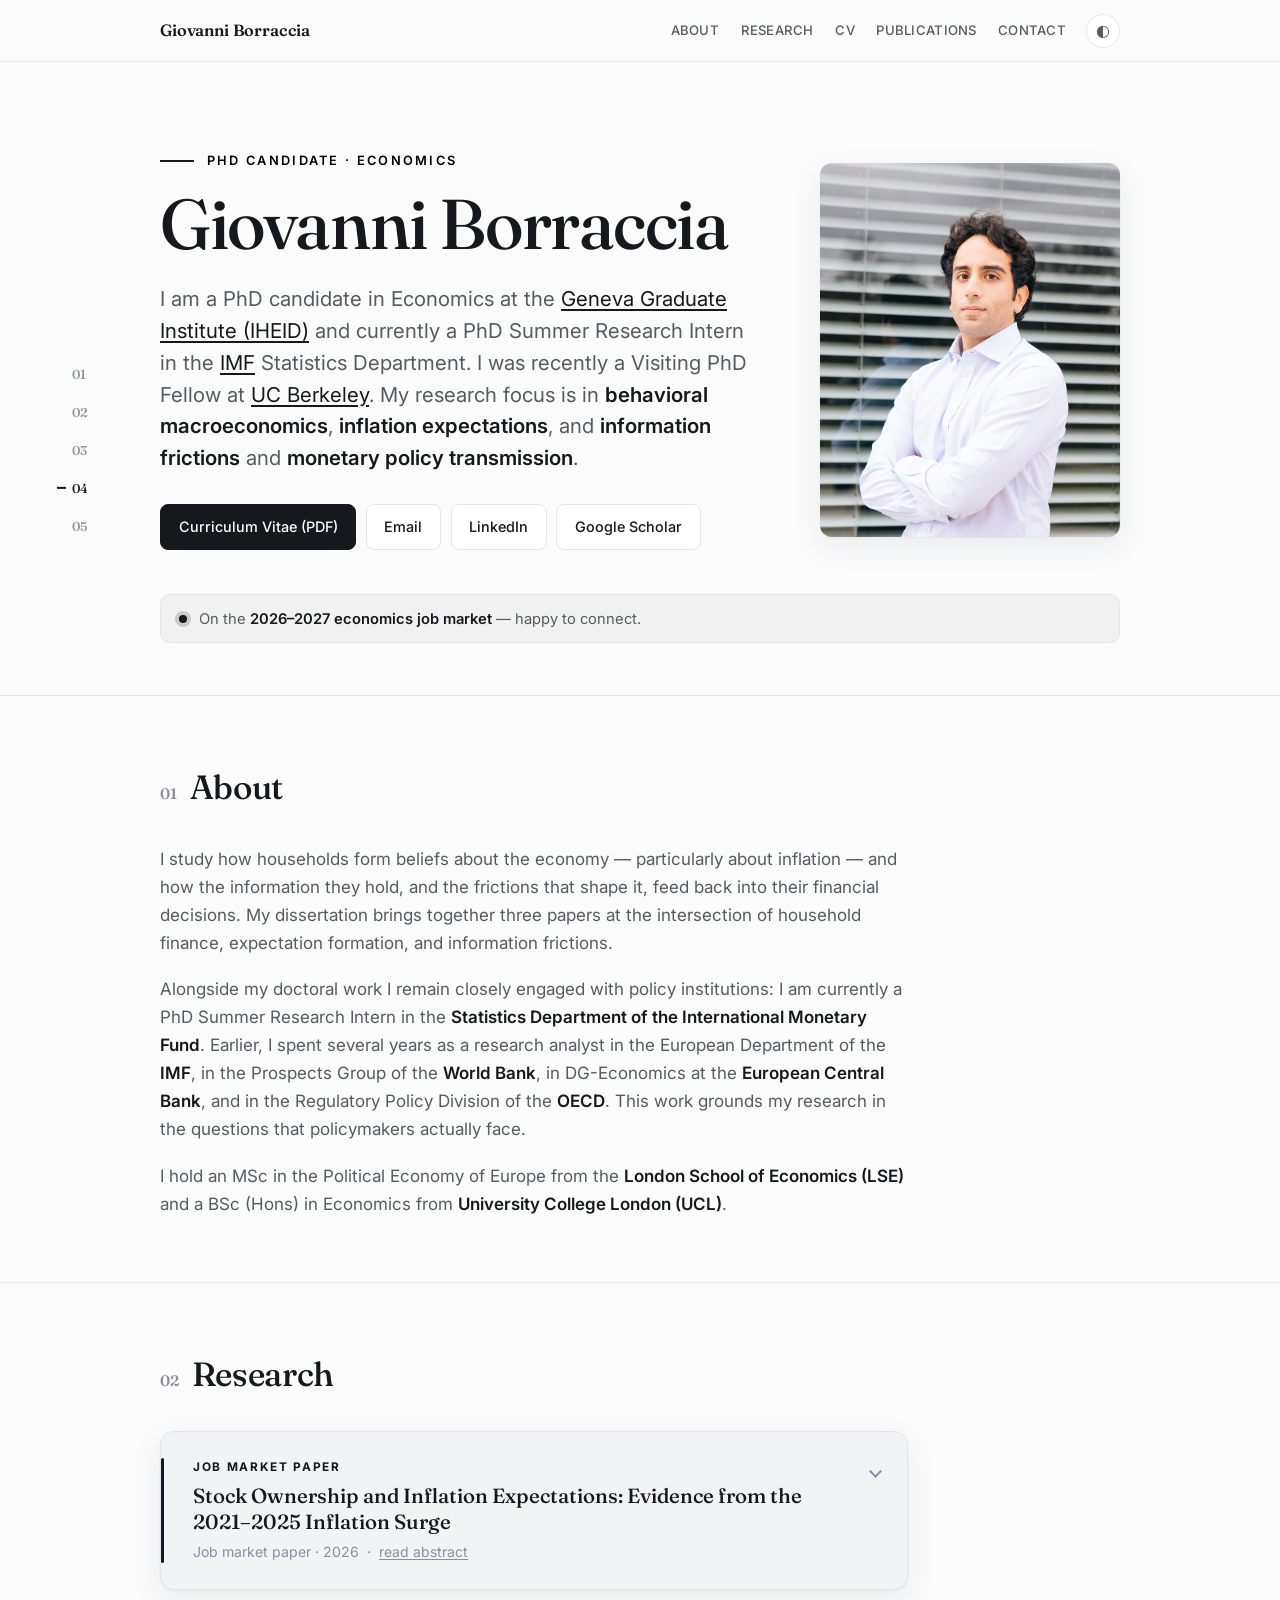
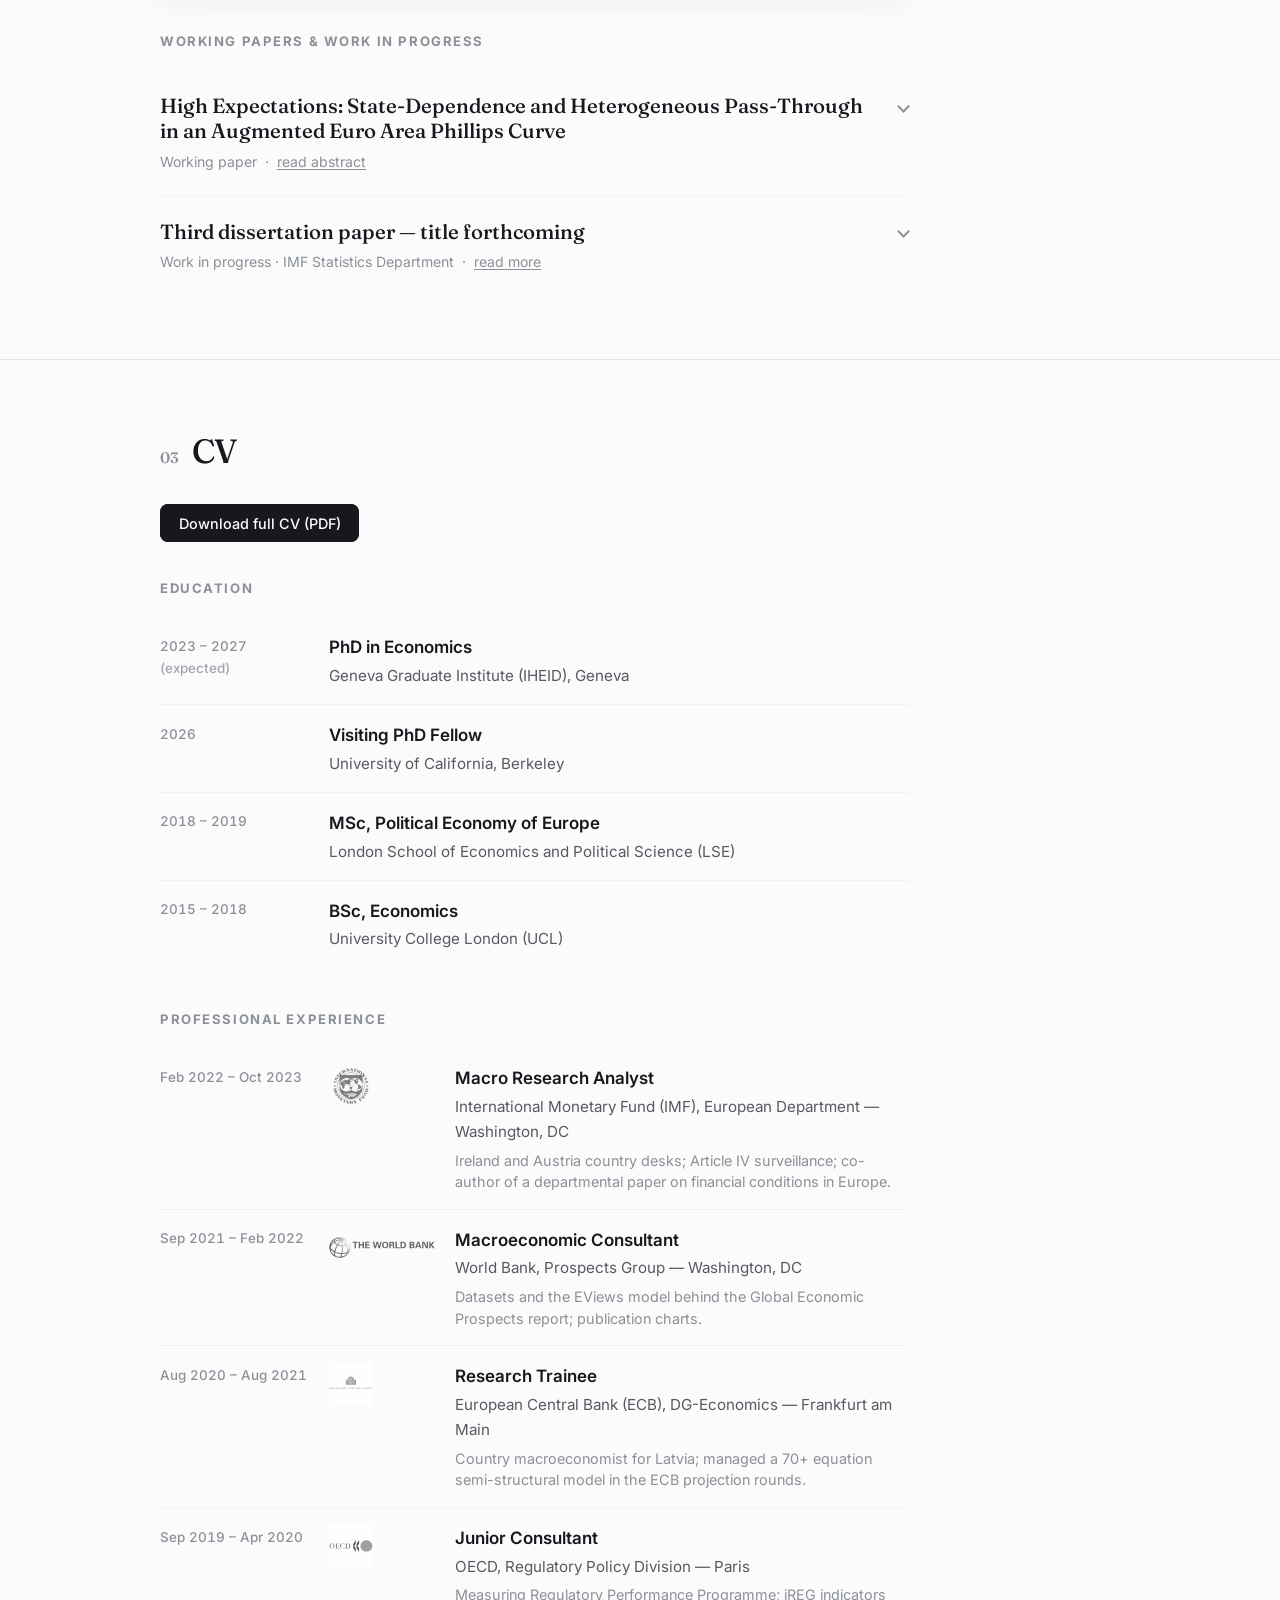
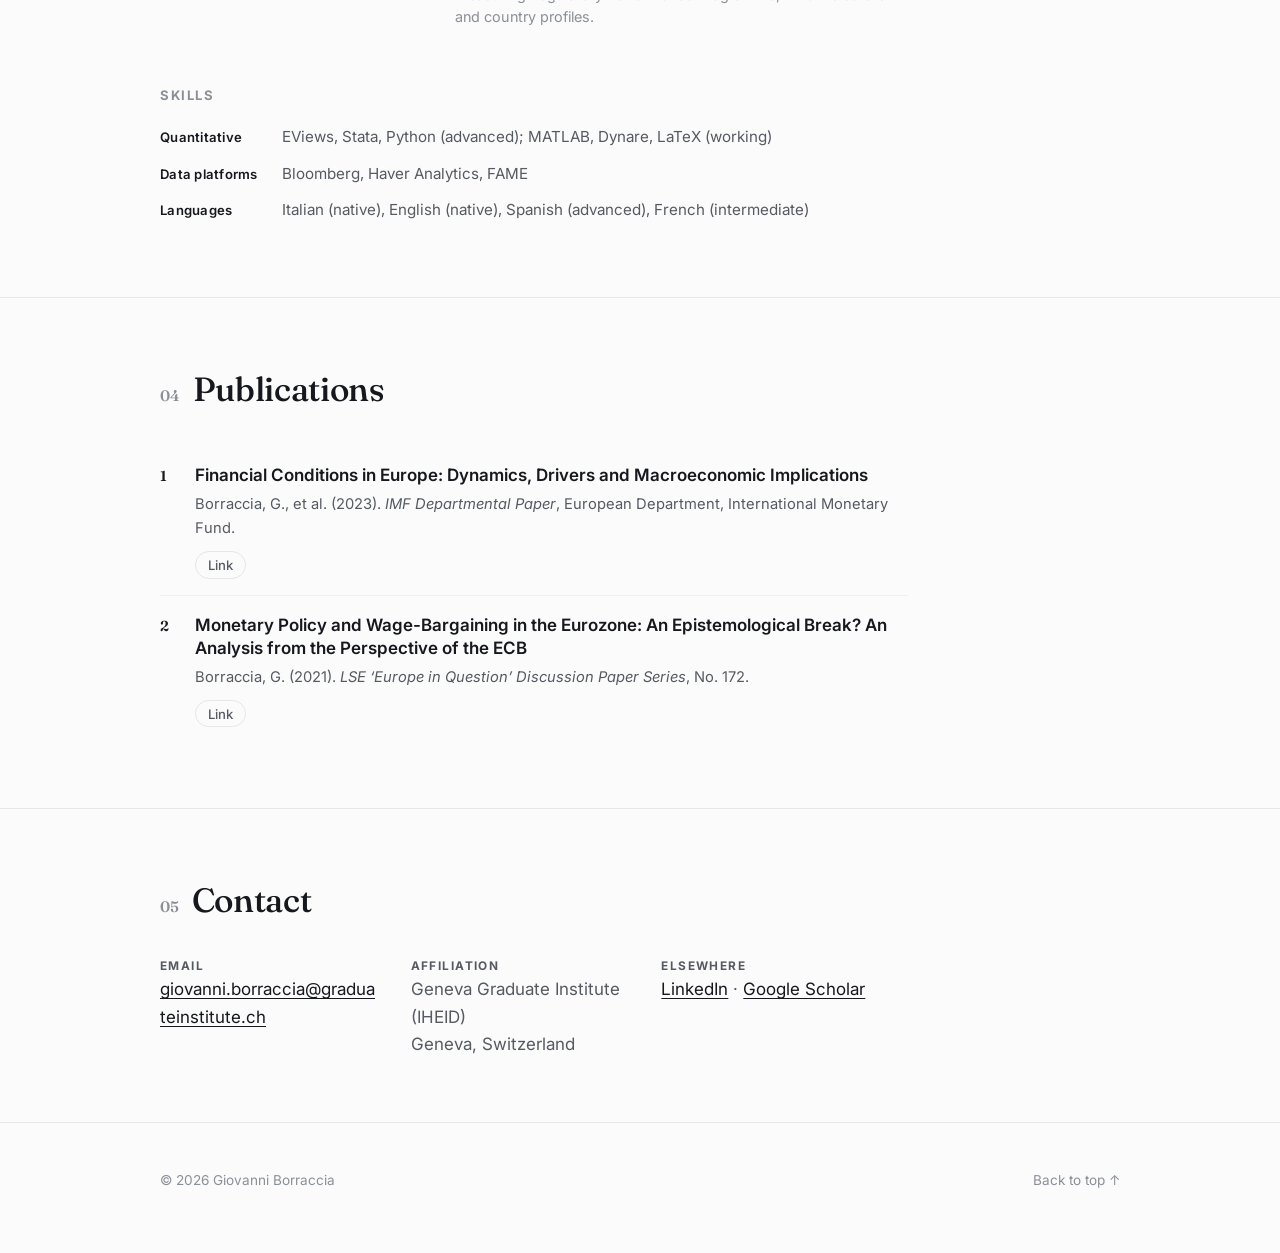
==== index.html @ db7a92c4 "Replace skyline filigree with a scroll-tracking section-index rail in the left margin" ====
<!DOCTYPE html>
<html lang="en">
<head>
  <meta charset="UTF-8" />
  <meta name="viewport" content="width=device-width, initial-scale=1.0" />
  <title>Giovanni Borraccia — PhD Candidate in Economics</title>
  <meta name="description" content="Giovanni Borraccia is a PhD candidate in Economics at the Geneva Graduate Institute (IHEID) working on household finance, inflation expectations, and information frictions." />
  <meta name="author" content="Giovanni Borraccia" />
  <link rel="canonical" href="https://giovanniborraccia.github.io/" />
  <meta name="robots" content="index, follow" />

  <!-- Open Graph -->
  <meta property="og:title" content="Giovanni Borraccia — PhD Candidate in Economics" />
  <meta property="og:description" content="Household finance, inflation expectations, and information frictions." />
  <meta property="og:type" content="website" />

  <link rel="preconnect" href="https://fonts.googleapis.com" />
  <link rel="preconnect" href="https://fonts.gstatic.com" crossorigin />
  <link href="https://fonts.googleapis.com/css2?family=Fraunces:opsz,wght@9..144,400;9..144,500;9..144,600&family=Inter:wght@400;500;600;700&display=swap" rel="stylesheet" />

  <link rel="stylesheet" href="style.css" />
  <link rel="icon" href="data:image/svg+xml,<svg xmlns='http://www.w3.org/2000/svg' viewBox='0 0 100 100'><rect width='100' height='100' rx='18' fill='%2316181D'/><text x='50' y='68' font-family='Georgia,serif' font-size='54' fill='%23FBFBFC' text-anchor='middle'>GB</text></svg>" />
</head>
<body>
  <!-- ============================ NAV ============================ -->
  <header class="nav" id="top">
    <a href="#top" class="nav__brand">Giovanni&nbsp;Borraccia</a>
    <nav class="nav__links" aria-label="Primary">
      <a href="#about">About</a>
      <a href="#research">Research</a>
      <a href="#cv">CV</a>
      <a href="#publications">Publications</a>
      <a href="#contact">Contact</a>
    </nav>
    <button id="theme-toggle" class="theme-toggle" aria-label="Toggle dark mode" title="Toggle dark mode">
      <span class="theme-toggle__icon">◐</span>
    </button>
  </header>

  <!-- ===================== SECTION INDEX RAIL ===================== -->
  <nav class="rail" aria-label="Section index">
    <a href="#about" data-label="About"><span>01</span></a>
    <a href="#research" data-label="Research"><span>02</span></a>
    <a href="#cv" data-label="CV"><span>03</span></a>
    <a href="#publications" data-label="Publications"><span>04</span></a>
    <a href="#contact" data-label="Contact"><span>05</span></a>
  </nav>

  <main>
    <!-- ============================ HERO ============================ -->
    <section class="hero">
      <div class="hero__text">
        <p class="hero__eyebrow">PhD Candidate · Economics</p>
        <h1 class="hero__name">Giovanni Borraccia</h1>
        <p class="hero__tagline">
          I am a PhD candidate in Economics at the
          <a href="https://www.graduateinstitute.ch/" target="_blank" rel="noopener">Geneva Graduate Institute (IHEID)</a>
          and currently a PhD Summer Research Intern in the <a href="https://www.imf.org/" target="_blank" rel="noopener">IMF</a> Statistics Department.
          I was recently a Visiting PhD Fellow at <a href="https://www.berkeley.edu/" target="_blank" rel="noopener">UC&nbsp;Berkeley</a>.
          My research focus is in  <strong> behavioral macroeconomics</strong>, <strong>inflation expectations</strong>,
          and <strong>information frictions</strong> and <strong>monetary policy transmission</strong>.
        </p>
        <div class="hero__links">
          <a class="btn btn--primary" href="assets/CV_Giovanni_Borraccia.pdf" target="_blank" rel="noopener">Curriculum Vitae (PDF)</a>
          <a class="btn" href="mailto:giovanni.borraccia@graduateinstitute.ch">Email</a>
          <!-- TODO: replace # with your real profile URLs -->
          <a class="btn" href="#" data-todo="linkedin">LinkedIn</a>
          <a class="btn" href="#" data-todo="scholar">Google Scholar</a>
        </div>
      </div>
      <figure class="hero__figure">
        <img src="assets/profile.jpg" alt="Giovanni Borraccia" />
      </figure>
    </section>

    <!-- ======================= ANNOUNCEMENT ======================= -->
    <section class="announce" aria-label="Availability">
      <div class="announce__inner">
        <span class="announce__dot" aria-hidden="true"></span>
        <p>On the <strong>2026–2027 economics job market</strong> — happy to connect.</p>
      </div>
    </section>

    <!-- ============================ ABOUT ============================ -->
    <section id="about" class="section">
      <div class="section__head">
        <span class="section__num">01</span>
        <h2 class="section__title">About</h2>
      </div>
      <div class="section__body prose">
        <p>
          I study how households form beliefs about the economy — particularly about inflation —
          and how the information they hold, and the frictions that shape it, feed back into their
          financial decisions. My dissertation brings together three papers at the intersection of
          household finance, expectation formation, and information frictions.
        </p>
        <p>
          Alongside my doctoral work I remain closely engaged with policy institutions: I am
          currently a PhD Summer Research Intern in the <strong>Statistics Department of the
          International Monetary Fund</strong>. Earlier, I spent several years as a research analyst
          in the European Department of the <strong>IMF</strong>, in the Prospects Group of the
          <strong>World Bank</strong>, in DG-Economics at the <strong>European Central Bank</strong>,
          and in the Regulatory Policy Division of the <strong>OECD</strong>. This work grounds my
          research in the questions that policymakers actually face.
        </p>
        <p>
          I hold an MSc in the Political Economy of Europe from the
          <strong>London School of Economics (LSE)</strong> and a BSc (Hons) in Economics from
          <strong>University College London (UCL)</strong>.
        </p>
      </div>
    </section>

    <!-- ============================ RESEARCH ============================ -->
    <section id="research" class="section">
      <div class="section__head">
        <span class="section__num">02</span>
        <h2 class="section__title">Research</h2>
      </div>

      <div class="section__body">
        <!-- ---- JOB MARKET PAPER (Paper 2) ---- -->
        <details class="paper paper--featured">
          <summary class="paper__summary">
            <span class="paper__head">
              <span class="paper__flag">Job Market Paper</span>
              <span class="paper__title">Stock Ownership and Inflation Expectations: Evidence from the 2021–2025 Inflation Surge</span>
              <span class="paper__meta">Job market paper · 2026 &nbsp;·&nbsp; <span class="paper__cue">read abstract</span></span>
            </span>
            <span class="paper__chevron" aria-hidden="true"></span>
          </summary>
          <div class="paper__reveal">
            <p class="paper__abstract">
              Does stock ownership shape how households form inflation expectations? Using the University
              of Michigan Survey of Consumers and a difference-in-differences design, I show that the
              long-stable gap between stockholders’ and non-stockholders’ one-year-ahead expectations
              widened sharply during the 2021–2025 surge: stockholders’ expectations rose 1.70 percentage
              points less, and their absolute forecast errors fell 1.39 points more. The divergence is
              concentrated in the upper tail of the belief distribution and is absent in shorter episodes
              such as 2008. A two-signal rational-inattention model, in which ownership lowers the cost of
              processing an unbiased financial signal, reproduces the pattern: what separates 2021 from
              2008 is the duration of the inflation episode, not its magnitude.
            </p>
            <div class="paper__links">
              <a class="link-pill" href="assets/JMP_Borraccia_Stock_Ownership_Inflation_Expectations.pdf" target="_blank" rel="noopener">Paper (PDF)</a>
              <!-- TODO: add a slides link when ready -->
              <a class="link-pill" href="#" data-todo="jmp-slides">Slides</a>
            </div>
          </div>
        </details>

        <h3 class="subhead">Working papers &amp; work in progress</h3>

        <!-- ---- PAPER 1 ---- -->
        <details class="paper">
          <summary class="paper__summary">
            <span class="paper__head">
              <span class="paper__title">High Expectations: State-Dependence and Heterogeneous Pass-Through in an Augmented Euro Area Phillips Curve</span>
              <span class="paper__meta">Working paper &nbsp;·&nbsp; <span class="paper__cue">read abstract</span></span>
            </span>
            <span class="paper__chevron" aria-hidden="true"></span>
          </summary>
          <div class="paper__reveal">
            <p class="paper__abstract">
              Firms’ own selling-price expectations are the forward-looking force at the heart of the
              sectoral Phillips curve, yet their pass-through into producer prices is uneven. Using
              harmonised quarterly data for seventeen euro-area economies and nineteen sectors (2000–2023)
              and a Dynamic Common Correlated Effects Mean Group estimator, I show that pass-through rises
              by about two-thirds — from roughly 0.28 to 0.45 standard deviations — once a common factor
              of cross-country expectations turns “hot”. The amplification is broad-based across
              manufacturing, absent only in Electronics, and strongest in Core economies; an
              Oaxaca–Blinder decomposition attributes the cross-country gradient predominantly to firms’
              price-setting behaviour rather than to sectoral composition.
            </p>
            <div class="paper__links">
              <a class="link-pill" href="assets/Borraccia_High_Expectations_Phillips_Curve.pdf" target="_blank" rel="noopener">Paper (PDF)</a>
            </div>
          </div>
        </details>

        <!-- ---- PAPER 3 ---- -->
        <details class="paper">
          <summary class="paper__summary">
            <span class="paper__head">
              <!-- TODO: replace title and summary with the real details of your third paper -->
              <span class="paper__title">Third dissertation paper — title forthcoming</span>
              <span class="paper__meta">Work in progress · IMF Statistics Department &nbsp;·&nbsp; <span class="paper__cue">read more</span></span>
            </span>
            <span class="paper__chevron" aria-hidden="true"></span>
          </summary>
          <div class="paper__reveal">
            <p class="paper__abstract">
              My third paper is ongoing research developed during my internship in the IMF Statistics
              Department. [Placeholder — replace with one or two sentences on the question and approach.]
            </p>
          </div>
        </details>
      </div>
    </section>

    <!-- ============================ CV / EXPERIENCE ============================ -->
    <section id="cv" class="section">
      <div class="section__head">
        <span class="section__num">03</span>
        <h2 class="section__title">CV</h2>
      </div>
      <div class="section__body">
        <p class="cv__download">
          <a class="btn btn--primary" href="assets/CV_Giovanni_Borraccia.pdf" target="_blank" rel="noopener">Download full CV (PDF)</a>
        </p>

        <h3 class="subhead">Education</h3>
        <ul class="timeline">
          <li class="timeline__item">
            <span class="timeline__date">2023 – 2027 <em>(expected)</em></span>
            <div class="timeline__body">
              <p class="timeline__role">PhD in Economics</p>
              <p class="timeline__org">Geneva Graduate Institute (IHEID), Geneva</p>
            </div>
          </li>
          <li class="timeline__item">
            <span class="timeline__date">2026</span>
            <div class="timeline__body">
              <p class="timeline__role">Visiting PhD Fellow</p>
              <p class="timeline__org">University of California, Berkeley</p>
            </div>
          </li>
          <li class="timeline__item">
            <span class="timeline__date">2018 – 2019</span>
            <div class="timeline__body">
              <p class="timeline__role">MSc, Political Economy of Europe </p>
              <p class="timeline__org">London School of Economics and Political Science (LSE)</p>
            </div>
          </li>
          <li class="timeline__item">
            <span class="timeline__date">2015 – 2018</span>
            <div class="timeline__body">
              <p class="timeline__role">BSc, Economics </p>
              <p class="timeline__org">University College London (UCL)</p>
            </div>
          </li>
        </ul>

        <h3 class="subhead">Professional experience</h3>
        <ul class="timeline">
          <li class="timeline__item timeline__item--org">
            <span class="timeline__date">Feb 2022 – Oct 2023</span>
            <div class="timeline__body">
              <span class="orglogo"><img src="assets/logos/imf.svg" alt="International Monetary Fund logo" loading="lazy"></span>
              <div class="timeline__detail">
                <p class="timeline__role">Macro Research Analyst</p>
                <p class="timeline__org">International Monetary Fund (IMF), European Department — Washington, DC</p>
                <p class="timeline__note">Ireland and Austria country desks; Article IV surveillance; co-author of a departmental paper on financial conditions in Europe.</p>
              </div>
            </div>
          </li>
          <li class="timeline__item timeline__item--org">
            <span class="timeline__date">Sep 2021 – Feb 2022</span>
            <div class="timeline__body">
              <span class="orglogo"><img src="assets/logos/wb.svg" alt="World Bank logo" loading="lazy"></span>
              <div class="timeline__detail">
                <p class="timeline__role">Macroeconomic Consultant</p>
                <p class="timeline__org">World Bank, Prospects Group — Washington, DC</p>
                <p class="timeline__note">Datasets and the EViews model behind the Global Economic Prospects report; publication charts.</p>
              </div>
            </div>
          </li>
          <li class="timeline__item timeline__item--org">
            <span class="timeline__date">Aug 2020 – Aug 2021</span>
            <div class="timeline__body">
              <span class="orglogo"><img src="assets/logos/ecb.svg" alt="European Central Bank logo" loading="lazy"></span>
              <div class="timeline__detail">
                <p class="timeline__role">Research Trainee</p>
                <p class="timeline__org">European Central Bank (ECB), DG-Economics — Frankfurt am Main</p>
                <p class="timeline__note">Country macroeconomist for Latvia; managed a 70+ equation semi-structural model in the ECB projection rounds.</p>
              </div>
            </div>
          </li>
          <li class="timeline__item timeline__item--org">
            <span class="timeline__date">Sep 2019 – Apr 2020</span>
            <div class="timeline__body">
              <span class="orglogo"><img src="assets/logos/oecd.svg" alt="OECD logo" loading="lazy"></span>
              <div class="timeline__detail">
                <p class="timeline__role">Junior Consultant</p>
                <p class="timeline__org">OECD, Regulatory Policy Division — Paris</p>
                <p class="timeline__note">Measuring Regulatory Performance Programme; iREG indicators and country profiles.</p>
              </div>
            </div>
          </li>
        </ul>

        <h3 class="subhead">Skills</h3>
        <div class="skills">
          <p><span class="skills__label">Quantitative</span> EViews, Stata, Python (advanced); MATLAB, Dynare, LaTeX (working)</p>
          <p><span class="skills__label">Data platforms</span> Bloomberg, Haver Analytics, FAME</p>
          <p><span class="skills__label">Languages</span> Italian (native), English (native), Spanish (advanced), French (intermediate)</p>
        </div>
      </div>
    </section>

    <!-- ============================ PUBLICATIONS ============================ -->
    <section id="publications" class="section">
      <div class="section__head">
        <span class="section__num">04</span>
        <h2 class="section__title">Publications</h2>
      </div>
      <div class="section__body">
        <ol class="pubs">
          <li class="pubs__item">
            <p class="pubs__title">Financial Conditions in Europe: Dynamics, Drivers and Macroeconomic Implications</p>
            <p class="pubs__cite">Borraccia, G., et al. (2023). <em>IMF Departmental Paper</em>, European Department, International Monetary Fund.</p>
            <!-- TODO: add the real URL -->
            <p class="pubs__links"><a class="link-pill" href="#" data-todo="pub-imf">Link</a></p>
          </li>
          <li class="pubs__item">
            <p class="pubs__title">Monetary Policy and Wage-Bargaining in the Eurozone: An Epistemological Break? An Analysis from the Perspective of the ECB</p>
            <p class="pubs__cite">Borraccia, G. (2021). <em>LSE ‘Europe in Question’ Discussion Paper Series</em>, No. 172.</p>
            <!-- TODO: add the real URL -->
            <p class="pubs__links"><a class="link-pill" href="#" data-todo="pub-lse">Link</a></p>
          </li>
        </ol>
      </div>
    </section>

    <!-- ============================ CONTACT ============================ -->
    <section id="contact" class="section section--contact">
      <div class="section__head">
        <span class="section__num">05</span>
        <h2 class="section__title">Contact</h2>
      </div>
      <div class="section__body">
        <div class="contact">
          <div class="contact__col">
            <p class="contact__label">Email</p>
            <p><a href="mailto:giovanni.borraccia@graduateinstitute.ch">giovanni.borraccia@graduateinstitute.ch</a></p>
          </div>
          <div class="contact__col">
            <p class="contact__label">Affiliation</p>
            <p>Geneva Graduate Institute (IHEID)<br />Geneva, Switzerland</p>
          </div>
          <div class="contact__col">
            <p class="contact__label">Elsewhere</p>
            <p>
              <!-- TODO: real URLs -->
              <a href="#" data-todo="linkedin">LinkedIn</a> ·
              <a href="#" data-todo="scholar">Google Scholar</a>
            </p>
          </div>
        </div>
      </div>
    </section>
  </main>

  <footer class="footer">
    <p>© <span id="year"></span> Giovanni Borraccia</p>
    <a href="#top" class="footer__top">Back to top ↑</a>
  </footer>

  <script src="script.js"></script>
</body>
</html>
---- style.css ----
/* =====================================================================
   Giovanni Borraccia — personal site
   Palette: warm paper & deep emerald
   ===================================================================== */

:root {
  --bg:        #FBFBFC;   /* cool near-white */
  --bg-alt:    #F2F3F5;   /* card / panel */
  --surface:   #FFFFFF;
  --ink:       #16181D;   /* near-black — primary text */
  --ink-soft:  #565A61;   /* secondary text */
  --ink-faint: #8B9098;   /* meta / captions */
  --gold:      #16181D;   /* "accent" is ink — monochrome */
  --gold-deep: #000000;
  --line:      #E4E6E9;   /* hairlines */
  --line-soft: #EEF0F2;

  --maxw:  960px;         /* wide band (hero, nav, sections align to this) */
  --measure: 44em;        /* readable text column cap */
  --pad: clamp(1.25rem, 5vw, 2.5rem);
  --gutter: max(var(--pad), calc((100% - var(--maxw)) / 2));
  --serif: "Fraunces", Georgia, "Times New Roman", serif;
  --sans: "Inter", -apple-system, BlinkMacSystemFont, "Segoe UI", sans-serif;

  --shadow: 0 1px 2px rgba(35,39,44,.05), 0 10px 30px rgba(35,39,44,.07);
}

[data-theme="dark"] {
  --bg:        #0E0F12;
  --bg-alt:    #16181C;
  --surface:   #16181C;
  --ink:       #F0F1EF;
  --ink-soft:  #A9ADB2;
  --ink-faint: #71767C;
  --gold:      #F0F1EF;
  --gold-deep: #FFFFFF;
  --line:      #24272C;
  --line-soft: #1B1E22;
  --shadow: 0 1px 2px rgba(0,0,0,.3), 0 12px 36px rgba(0,0,0,.45);
}

/* ------------------------------- reset ------------------------------- */
*, *::before, *::after { box-sizing: border-box; }
html { scroll-behavior: smooth; }
body {
  margin: 0;
  background: var(--bg);
  color: var(--ink);
  font-family: var(--sans);
  font-size: 17px;
  line-height: 1.65;
  -webkit-font-smoothing: antialiased;
  transition: background .3s ease, color .3s ease;
}
a { color: inherit; }
img { max-width: 100%; }

/* -------------------------------- nav -------------------------------- */
.nav {
  position: sticky;
  top: 0;
  z-index: 50;
  display: flex;
  align-items: center;
  gap: 1.25rem;
  padding: .85rem var(--gutter);
  background: color-mix(in srgb, var(--bg) 82%, transparent);
  backdrop-filter: saturate(180%) blur(12px);
  border-bottom: 1px solid var(--line);
}
.nav__brand {
  font-family: var(--serif);
  font-weight: 600;
  font-size: 1.02rem;
  letter-spacing: -.01em;
  text-decoration: none;
  color: var(--ink);
  margin-right: auto;
}
.nav__links { display: flex; gap: 1.35rem; }
.nav__links a {
  font-size: .82rem;
  font-weight: 500;
  letter-spacing: .02em;
  text-transform: uppercase;
  color: var(--ink-soft);
  text-decoration: none;
  position: relative;
  transition: color .2s ease;
}
.nav__links a::after {
  content: "";
  position: absolute;
  left: 0; bottom: -4px;
  width: 0; height: 2px;
  background: var(--gold);
  transition: width .22s ease;
}
.nav__links a:hover { color: var(--ink); }
.nav__links a:hover::after { width: 100%; }

.theme-toggle {
  border: 1px solid var(--line);
  background: var(--surface);
  color: var(--ink-soft);
  width: 34px; height: 34px;
  border-radius: 50%;
  cursor: pointer;
  font-size: 1rem;
  line-height: 1;
  display: grid;
  place-items: center;
  transition: border-color .2s, color .2s, transform .2s;
}
.theme-toggle:hover { color: var(--gold); border-color: var(--gold); transform: rotate(20deg); }

/* -------------------------------- hero ------------------------------- */
.hero {
  padding: clamp(3rem, 7vw, 5.5rem) var(--gutter) clamp(1.75rem, 4vw, 2.75rem);
  display: grid;
  grid-template-columns: 1fr clamp(220px, 26vw, 300px);
  gap: clamp(2rem, 5vw, 4rem);
  align-items: center;
}
.hero__eyebrow {
  display: flex;
  align-items: center;
  gap: .8rem;
  font-size: .8rem;
  font-weight: 600;
  letter-spacing: .18em;
  text-transform: uppercase;
  color: var(--gold-deep);
  margin: 0 0 1.1rem;
}
.hero__eyebrow::before {
  content: "";
  width: 34px;
  height: 2px;
  background: var(--gold);
  flex: none;
}
.hero__name {
  font-family: var(--serif);
  font-weight: 500;
  font-size: clamp(2.8rem, 7vw, 4.4rem);
  line-height: 1.0;
  letter-spacing: -.02em;
  margin: 0 0 1.5rem;
}
.hero__tagline {
  font-size: clamp(1.05rem, 2.4vw, 1.28rem);
  line-height: 1.55;
  color: var(--ink-soft);
  max-width: 32em;
  margin: 0 0 1.9rem;
}
.hero__tagline strong { color: var(--ink); font-weight: 600; }
.hero__tagline a {
  color: var(--ink);
  text-decoration: underline;
  text-decoration-color: var(--gold);
  text-underline-offset: 3px;
  text-decoration-thickness: 1.5px;
}
.hero__figure { margin: 0; }
.hero__figure img {
  display: block;
  width: 100%;
  border-radius: 12px;
  box-shadow: var(--shadow);
}

.hero__links { display: flex; flex-wrap: wrap; gap: .6rem; }
.btn {
  font-family: var(--sans);
  font-size: .9rem;
  font-weight: 500;
  text-decoration: none;
  padding: .62rem 1.1rem;
  border-radius: 8px;
  border: 1px solid var(--line);
  background: var(--surface);
  color: var(--ink);
  transition: border-color .2s, background .2s, transform .12s;
}
.btn:hover { border-color: var(--gold); transform: translateY(-1px); }
.btn--primary { background: var(--ink); color: var(--bg); border-color: var(--ink); }
.btn--primary:hover { background: var(--gold-deep); border-color: var(--gold-deep); color: #fff; }

/* --------------------------- announcement ---------------------------- */
.announce {
  padding: 0 var(--gutter) clamp(2rem, 5vw, 3.25rem);
}
.announce__inner {
  display: flex;
  align-items: center;
  gap: .75rem;
  padding: .8rem 1.15rem;
  border: 1px solid var(--line);
  border-radius: 10px;
  background: color-mix(in srgb, var(--gold) 6%, var(--surface));
}
.announce__dot {
  flex: none;
  width: 8px; height: 8px;
  border-radius: 50%;
  background: var(--gold);
  box-shadow: 0 0 0 4px color-mix(in srgb, var(--gold) 18%, transparent);
}
.announce p { margin: 0; color: var(--ink-soft); font-size: .92rem; line-height: 1.5; }
.announce strong { color: var(--ink); font-weight: 600; }

/* ------------------------------ sections ----------------------------- */
.section {
  padding: clamp(2.5rem, 6vw, 4rem) var(--gutter);
  border-top: 1px solid var(--line);
}
.section__head {
  display: flex;
  align-items: baseline;
  gap: .8rem;
  margin-bottom: 1.8rem;
}
.section__num {
  font-family: var(--serif);
  font-size: .95rem;
  color: var(--ink-faint);
  font-weight: 600;
}
.section__title {
  font-family: var(--serif);
  font-weight: 500;
  font-size: clamp(1.6rem, 4vw, 2.1rem);
  letter-spacing: -.01em;
  margin: 0;
}
.subhead {
  font-size: .82rem;
  font-weight: 700;
  letter-spacing: .12em;
  text-transform: uppercase;
  color: var(--ink-faint);
  margin: 2.6rem 0 1.1rem;
}

.prose { max-width: var(--measure); }
.prose p { margin: 0 0 1.15rem; color: var(--ink-soft); }
.prose strong { color: var(--ink); font-weight: 600; }
.prose p:last-child { margin-bottom: 0; }

/* ------------------------------- papers ------------------------------ */
.paper { padding: 1.4rem 0; border-bottom: 1px solid var(--line-soft); max-width: var(--measure); }
.paper:last-child { border-bottom: none; }

/* click-to-open abstracts */
.paper__summary {
  display: flex;
  align-items: flex-start;
  justify-content: space-between;
  gap: 1.25rem;
  cursor: pointer;
  list-style: none;
}
.paper__summary::-webkit-details-marker { display: none; }
.paper__head { display: flex; flex-direction: column; gap: .35rem; min-width: 0; }
.paper__chevron {
  flex: none;
  width: 9px; height: 9px;
  margin-top: .55rem;
  border-right: 2px solid var(--ink-faint);
  border-bottom: 2px solid var(--ink-faint);
  transform: rotate(45deg);
  transition: transform .22s ease, border-color .22s ease;
}
.paper[open] .paper__chevron { transform: rotate(-135deg); }
.paper__summary:hover .paper__chevron { border-color: var(--ink); }
.paper__summary:hover .paper__title { color: var(--ink-soft); }
.paper__cue {
  color: var(--ink-faint);
  text-decoration: underline;
  text-underline-offset: 2px;
}
.paper[open] .paper__cue { visibility: hidden; }
.paper__reveal { padding-top: 1rem; }
.paper--featured {
  max-width: var(--measure);
  background: var(--bg-alt);
  border: 1px solid var(--line);
  border-radius: 14px;
  padding: 1.6rem 1.7rem 1.6rem 2rem;
  box-shadow: var(--shadow);
  position: relative;
}
.paper--featured::before {
  content: "";
  position: absolute;
  left: 0; top: 1.6rem; bottom: 1.6rem;
  width: 3px;
  border-radius: 3px;
  background: var(--gold);
}
.paper__flag {
  font-size: .74rem;
  font-weight: 700;
  letter-spacing: .14em;
  text-transform: uppercase;
  color: var(--ink);
  margin: 0;
}
.paper__title {
  font-family: var(--serif);
  font-weight: 500;
  font-size: 1.28rem;
  line-height: 1.25;
  margin: 0;
  transition: color .2s ease;
}
.paper__meta { font-size: .88rem; color: var(--ink-faint); margin: 0; }
.paper__abstract { color: var(--ink-soft); margin: 0 0 1rem; font-size: .97rem; }
.paper__links { display: flex; flex-wrap: wrap; gap: .5rem; }

.link-pill {
  font-size: .82rem;
  font-weight: 500;
  text-decoration: none;
  padding: .3rem .75rem;
  border-radius: 100px;
  border: 1px solid var(--line);
  color: var(--ink-soft);
  transition: border-color .2s, color .2s;
}
.link-pill:hover { border-color: var(--gold); color: var(--gold-deep); }

/* ------------------------------ timeline ----------------------------- */
.cv__download { margin: 0 0 1rem; }
.timeline { list-style: none; margin: 0; padding: 0; max-width: var(--measure); }
.timeline__item {
  display: grid;
  grid-template-columns: 150px 1fr;
  gap: 1.2rem;
  padding: 1rem 0;
  border-bottom: 1px solid var(--line-soft);
}
.timeline__item:last-child { border-bottom: none; }
.timeline__date {
  font-size: .84rem;
  font-weight: 500;
  color: var(--ink-faint);
  padding-top: .1rem;
  font-variant-numeric: tabular-nums;
}
.timeline__date em { font-style: normal; opacity: .8; }
.timeline__item--org .timeline__body { display: flex; gap: 1.25rem; align-items: flex-start; }
.orglogo {
  flex: none;
  width: 106px;
  height: 44px;
  display: flex;
  align-items: center;
  justify-content: flex-start;
}
.orglogo img {
  max-width: 100%;
  max-height: 100%;
  object-fit: contain;
  filter: grayscale(1) opacity(.68);
  transition: filter .25s ease;
}
.timeline__item--org:hover .orglogo img { filter: grayscale(0) opacity(1); }
[data-theme="dark"] .orglogo img { filter: grayscale(1) invert(1) opacity(.82); }
[data-theme="dark"] .timeline__item--org:hover .orglogo img { filter: grayscale(1) invert(1) opacity(1); }
.timeline__detail { min-width: 0; }
.timeline__role { font-weight: 600; margin: 0 0 .1rem; }
.timeline__org { color: var(--ink-soft); margin: 0; font-size: .95rem; }
.timeline__note { color: var(--ink-faint); margin: .35rem 0 0; font-size: .9rem; line-height: 1.5; }

/* ------------------------------- skills ------------------------------ */
.skills { max-width: var(--measure); }
.skills p { margin: 0 0 .7rem; color: var(--ink-soft); font-size: .95rem; }
.skills__label {
  display: inline-block;
  min-width: 118px;
  font-weight: 600;
  color: var(--ink);
  font-size: .82rem;
  letter-spacing: .02em;
}

/* ----------------------------- publications -------------------------- */
.pubs { list-style: none; counter-reset: pub; margin: 0; padding: 0; max-width: var(--measure); }
.pubs__item {
  position: relative;
  padding: 1.1rem 0 1.1rem 2.2rem;
  border-bottom: 1px solid var(--line-soft);
  counter-increment: pub;
}
.pubs__item:last-child { border-bottom: none; }
.pubs__item::before {
  content: counter(pub);
  position: absolute;
  left: 0; top: 1.15rem;
  font-family: var(--serif);
  font-size: .9rem;
  color: var(--gold);
  font-weight: 600;
}
.pubs__title { font-weight: 600; margin: 0 0 .3rem; line-height: 1.35; }
.pubs__cite { color: var(--ink-soft); font-size: .92rem; margin: 0 0 .6rem; }
.pubs__links { margin: 0; }

/* ------------------------------ contact ------------------------------ */
.contact { display: grid; grid-template-columns: repeat(auto-fit, minmax(210px, 1fr)); gap: 1.6rem 2rem; max-width: 720px; }
.contact__col { min-width: 0; }
.contact__label {
  font-size: .74rem;
  font-weight: 700;
  letter-spacing: .12em;
  text-transform: uppercase;
  color: var(--ink-faint);
  margin: 0 0 .4rem;
}
.contact__col p { margin: 0; color: var(--ink-soft); line-height: 1.6; overflow-wrap: anywhere; }
.contact__col a { color: var(--ink); text-decoration: underline; text-decoration-color: var(--gold); text-underline-offset: 3px; overflow-wrap: anywhere; }

/* ----------------------- section index rail -------------------------- */
.rail { display: none; }
@media (min-width: 1140px) {
  .rail {
    display: flex;
    flex-direction: column;
    gap: 1.05rem;
    position: fixed;
    top: 50%;
    transform: translateY(-50%);
    left: clamp(1.25rem, calc((100vw - var(--maxw)) / 2 - 60px), 4.5rem);
    z-index: 40;
  }
}
.rail a {
  position: relative;
  font-family: var(--serif);
  font-size: .8rem;
  font-weight: 500;
  letter-spacing: .02em;
  color: var(--ink-faint);
  text-decoration: none;
  transition: color .2s ease;
}
.rail a::after {
  content: attr(data-label);
  position: absolute;
  left: 178%;
  top: 50%;
  transform: translateY(-50%);
  white-space: nowrap;
  font-family: var(--sans);
  font-size: .68rem;
  font-weight: 500;
  letter-spacing: .1em;
  text-transform: uppercase;
  color: var(--ink-soft);
  opacity: 0;
  transition: opacity .2s ease;
  pointer-events: none;
}
.rail a:hover { color: var(--ink); }
.rail a:hover::after { opacity: 1; }
.rail a.is-active { color: var(--ink); }
.rail a.is-active::before {
  content: "";
  position: absolute;
  left: -15px;
  top: 50%;
  width: 9px;
  height: 1.5px;
  background: var(--ink);
  transform: translateY(-50%);
}

/* ------------------------------- footer ------------------------------ */
.footer {
  padding: 2rem var(--gutter) 3rem;
  border-top: 1px solid var(--line);
  display: flex;
  justify-content: space-between;
  align-items: center;
  font-size: .85rem;
  color: var(--ink-faint);
}
.footer a { color: var(--ink-faint); text-decoration: none; }
.footer a:hover { color: var(--gold); }

/* ---------------------------- responsive ----------------------------- */
@media (max-width: 720px) {
  .hero {
    grid-template-columns: 1fr;
    gap: 1.5rem;
    align-items: start;
  }
  .hero__figure { order: -1; justify-self: start; width: 128px; }
  .nav__brand { font-size: .95rem; }
  .nav__links { gap: .9rem; }
  .nav__links a { font-size: .72rem; }
  .timeline__item { grid-template-columns: 1fr; gap: .3rem; }
  .timeline__date { padding-top: 0; }
  .announce__inner { align-items: flex-start; flex-direction: column; gap: .6rem; }
}
@media (max-width: 420px) {
  .nav { gap: .6rem; }
  .nav__links { display: none; }
}

/* ------------------------- reveal on scroll -------------------------- */
@media (prefers-reduced-motion: no-preference) {
  .reveal { opacity: 0; transform: translateY(14px); }
  .reveal.is-visible { opacity: 1; transform: none; transition: opacity .6s ease, transform .6s ease; }
}
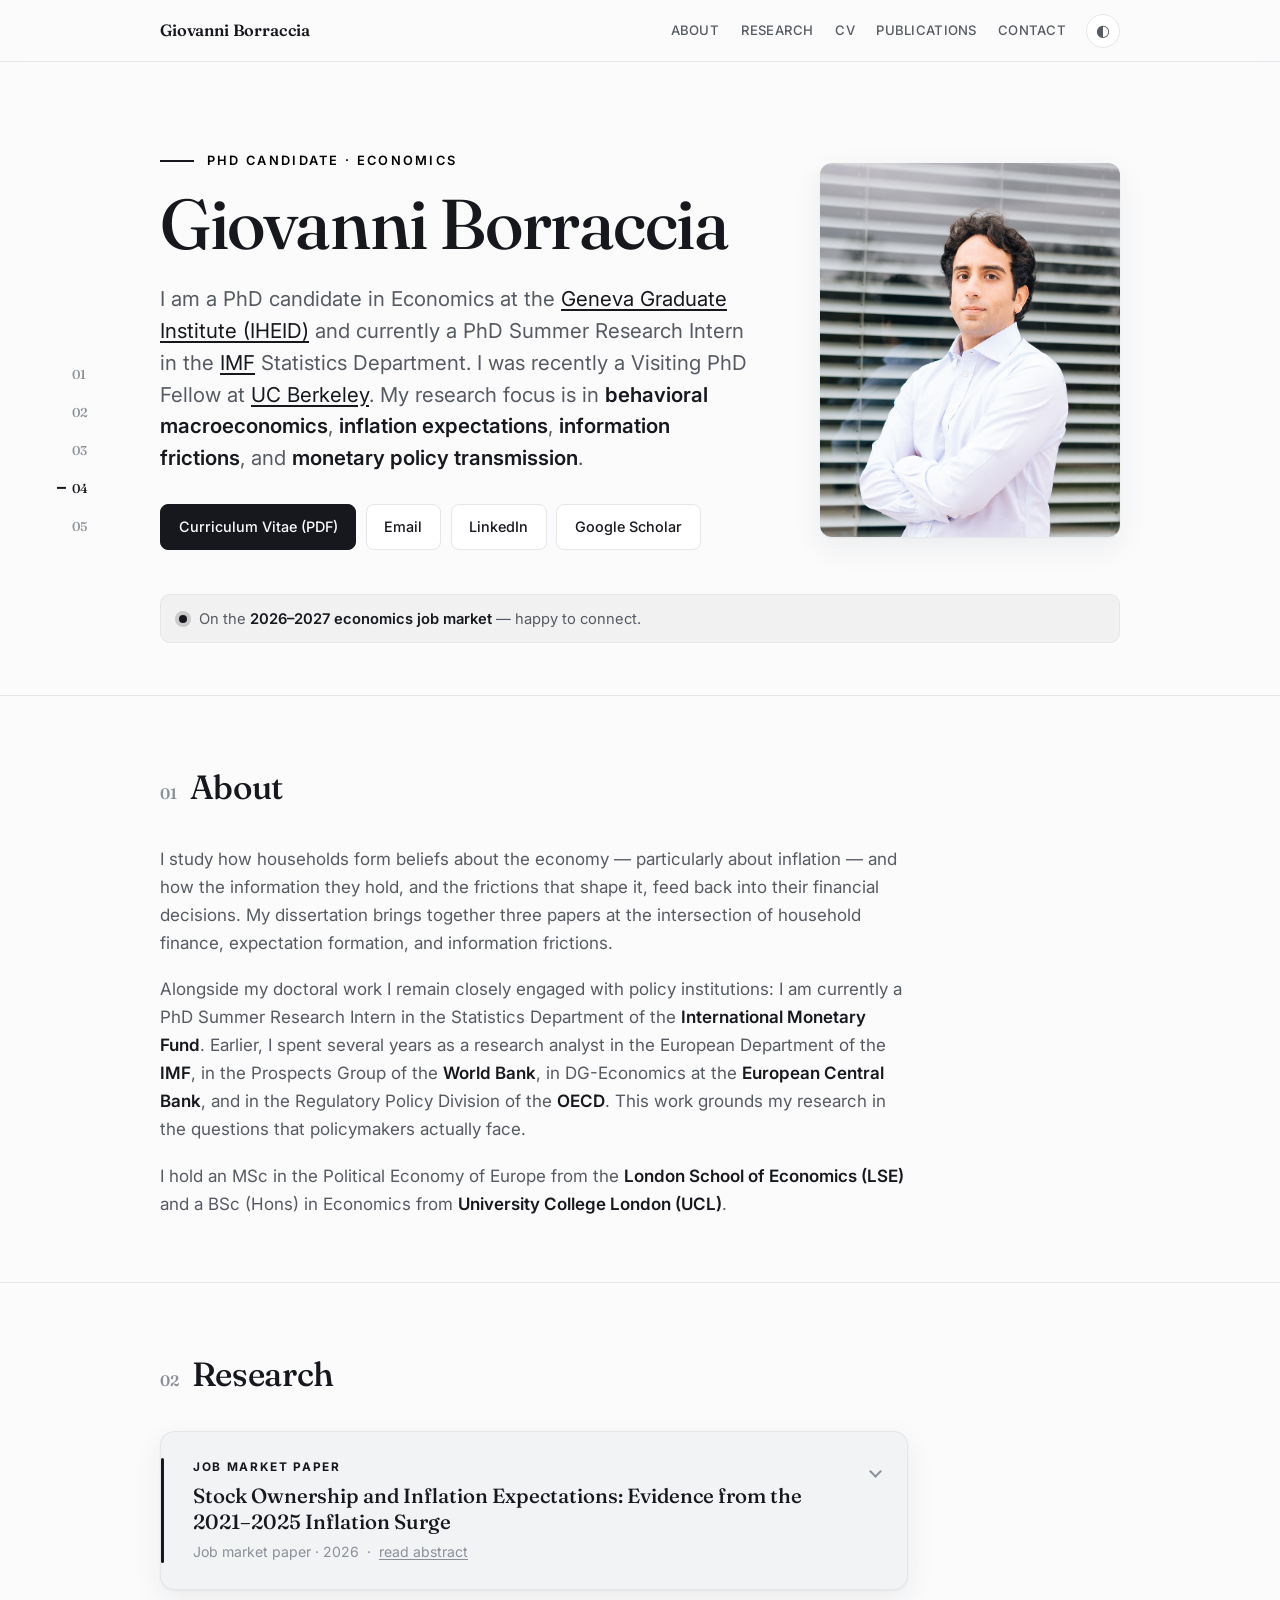
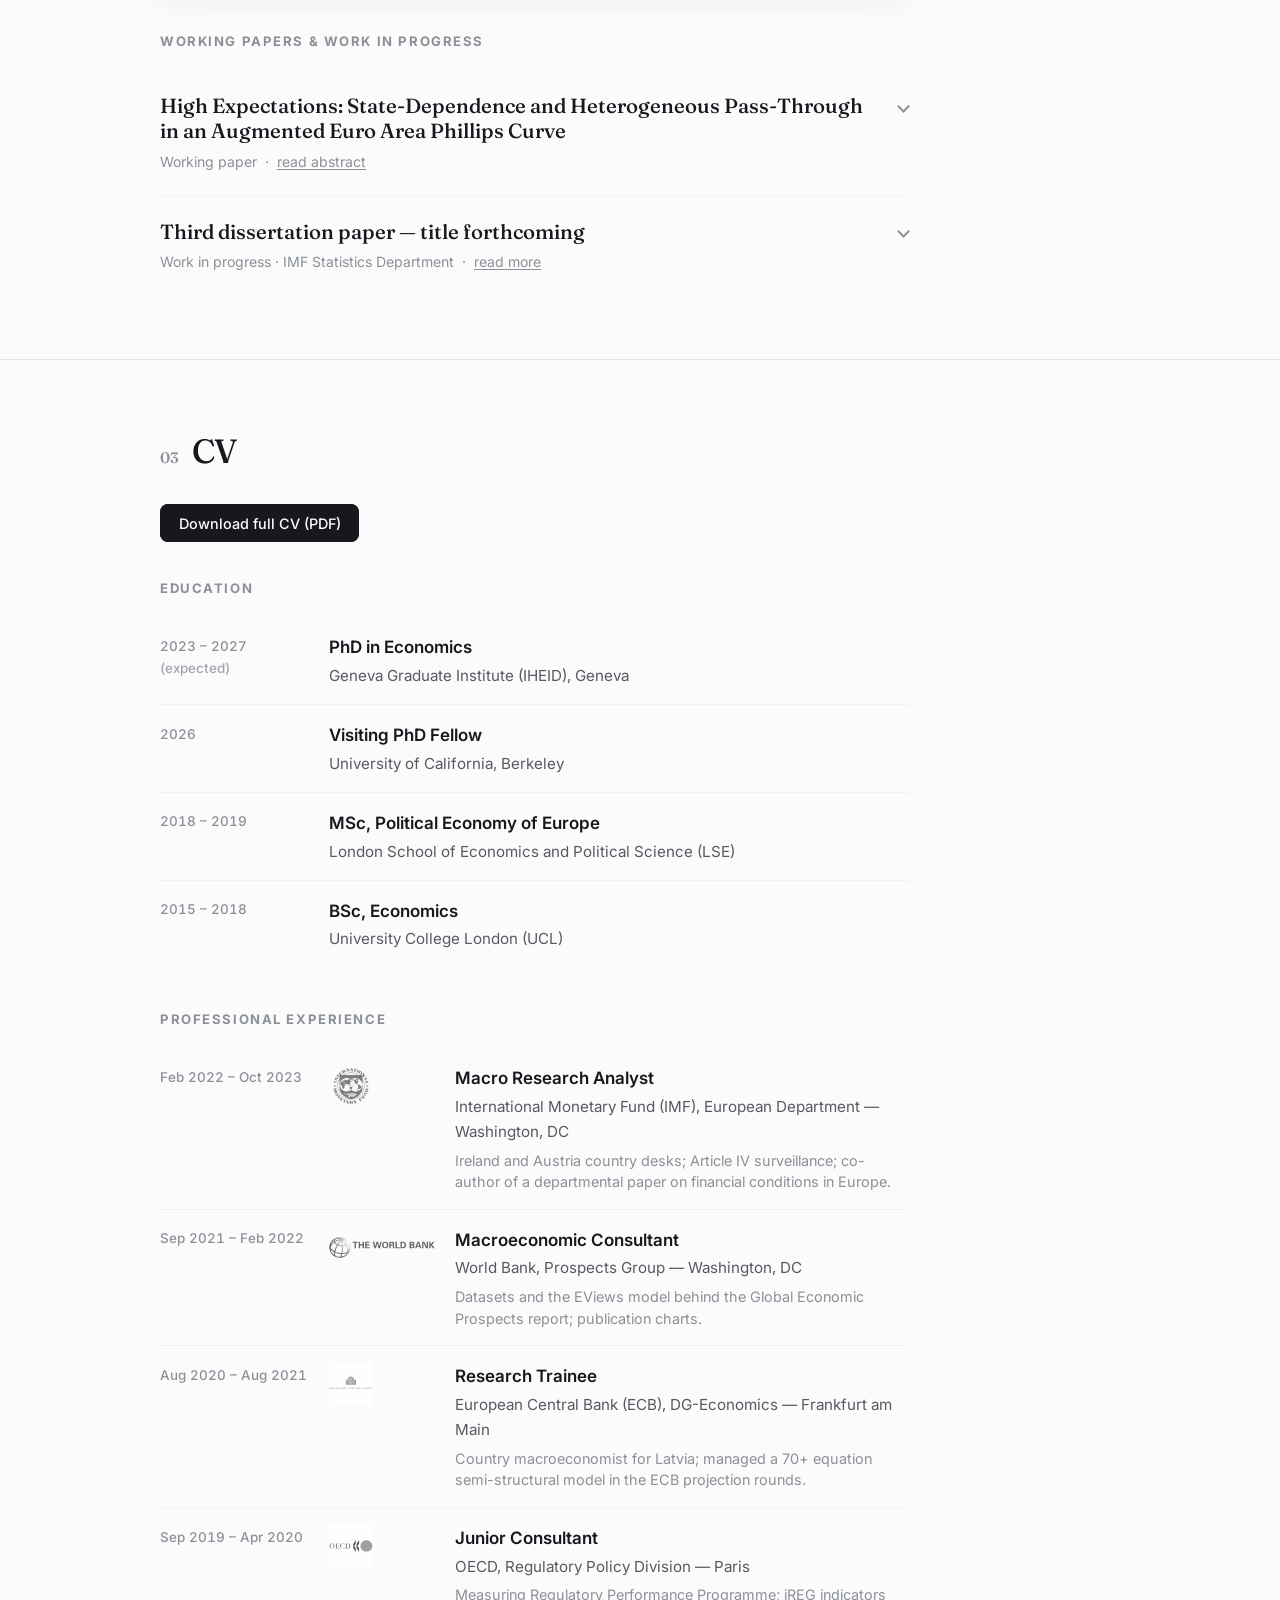
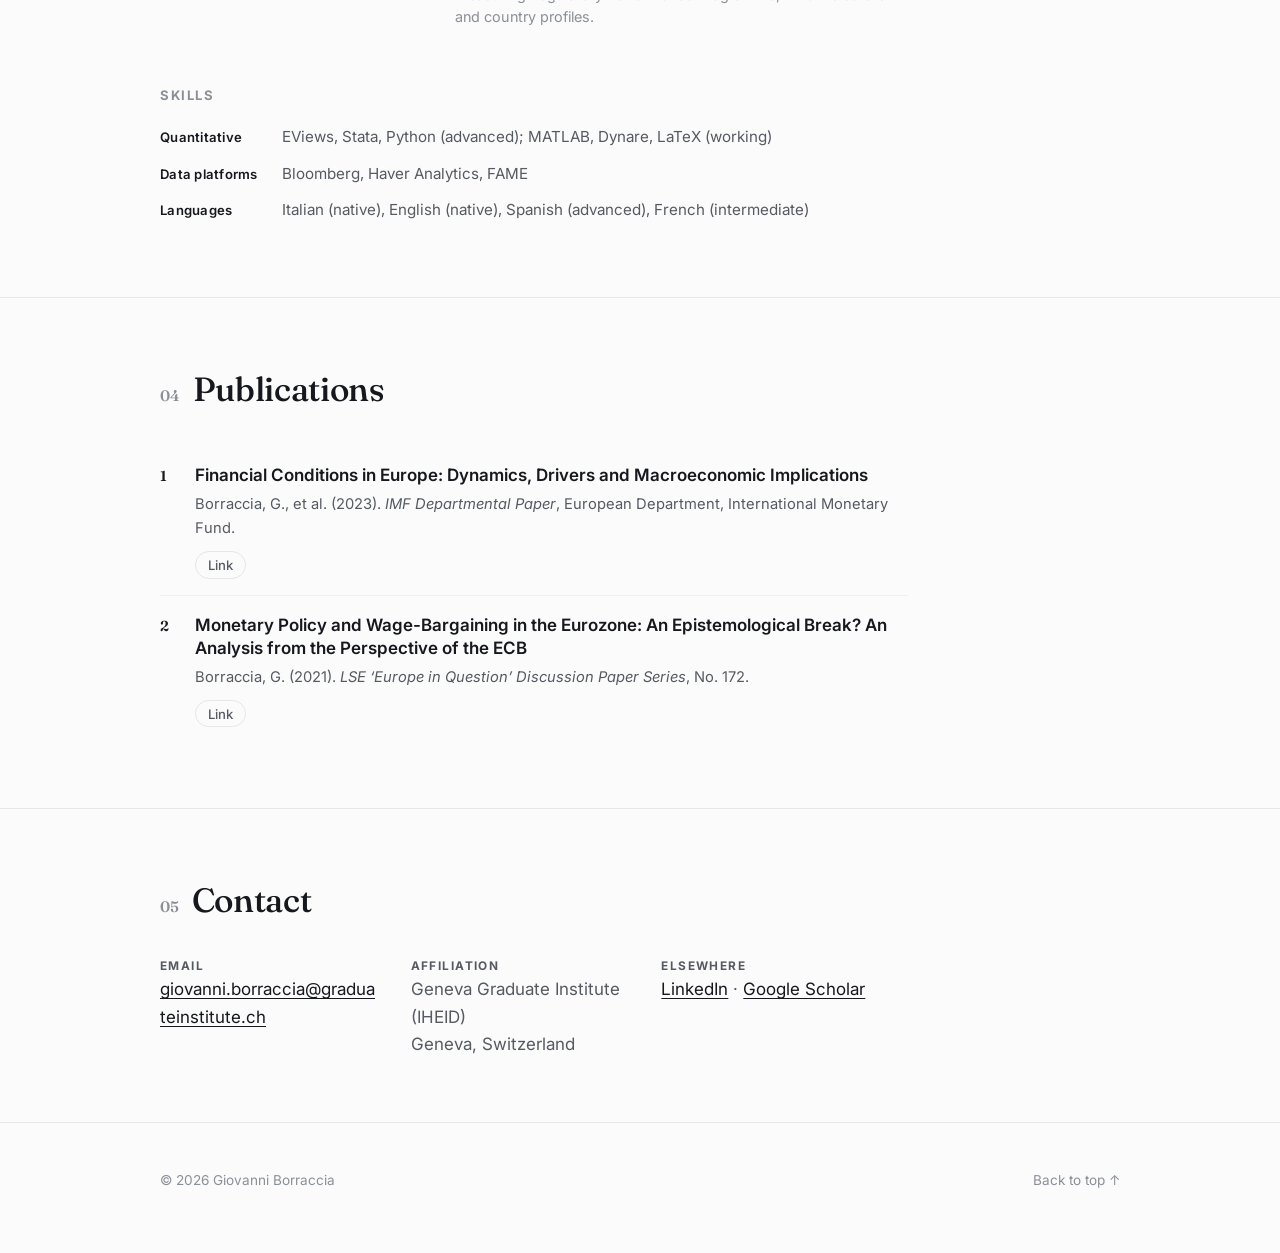
==== commit daafdd47: "Fix broken <strong> tag and tidy research-focus line" ====
--- a/index.html
+++ b/index.html
@@ -57,8 +57,8 @@
           <a href="https://www.graduateinstitute.ch/" target="_blank" rel="noopener">Geneva Graduate Institute (IHEID)</a>
           and currently a PhD Summer Research Intern in the <a href="https://www.imf.org/" target="_blank" rel="noopener">IMF</a> Statistics Department.
           I was recently a Visiting PhD Fellow at <a href="https://www.berkeley.edu/" target="_blank" rel="noopener">UC&nbsp;Berkeley</a>.
-          My research focus is in  <strong> behavioral macroeconomics</strong>, <strong>inflation expectations</strong>,
-          and <strong>information frictions</strong> and <strong>monetary policy transmission</strong>.
+          My research focus is in <strong>behavioral macroeconomics</strong>, <strong>inflation expectations</strong>,
+          <strong>information frictions</strong>, and <strong>monetary policy transmission</strong>.
         </p>
         <div class="hero__links">
           <a class="btn btn--primary" href="assets/CV_Giovanni_Borraccia.pdf" target="_blank" rel="noopener">Curriculum Vitae (PDF)</a>
@@ -96,8 +96,8 @@
         </p>
         <p>
           Alongside my doctoral work I remain closely engaged with policy institutions: I am
-          currently a PhD Summer Research Intern in the <strong>Statistics Department of the
-          International Monetary Fund</strong>. Earlier, I spent several years as a research analyst
+          currently a PhD Summer Research Intern in the Statistics Department of the
+          <strong>International Monetary Fund</strong>. Earlier, I spent several years as a research analyst
           in the European Department of the <strong>IMF</strong>, in the Prospects Group of the
           <strong>World Bank</strong>, in DG-Economics at the <strong>European Central Bank</strong>,
           and in the Regulatory Policy Division of the <strong>OECD</strong>. This work grounds my
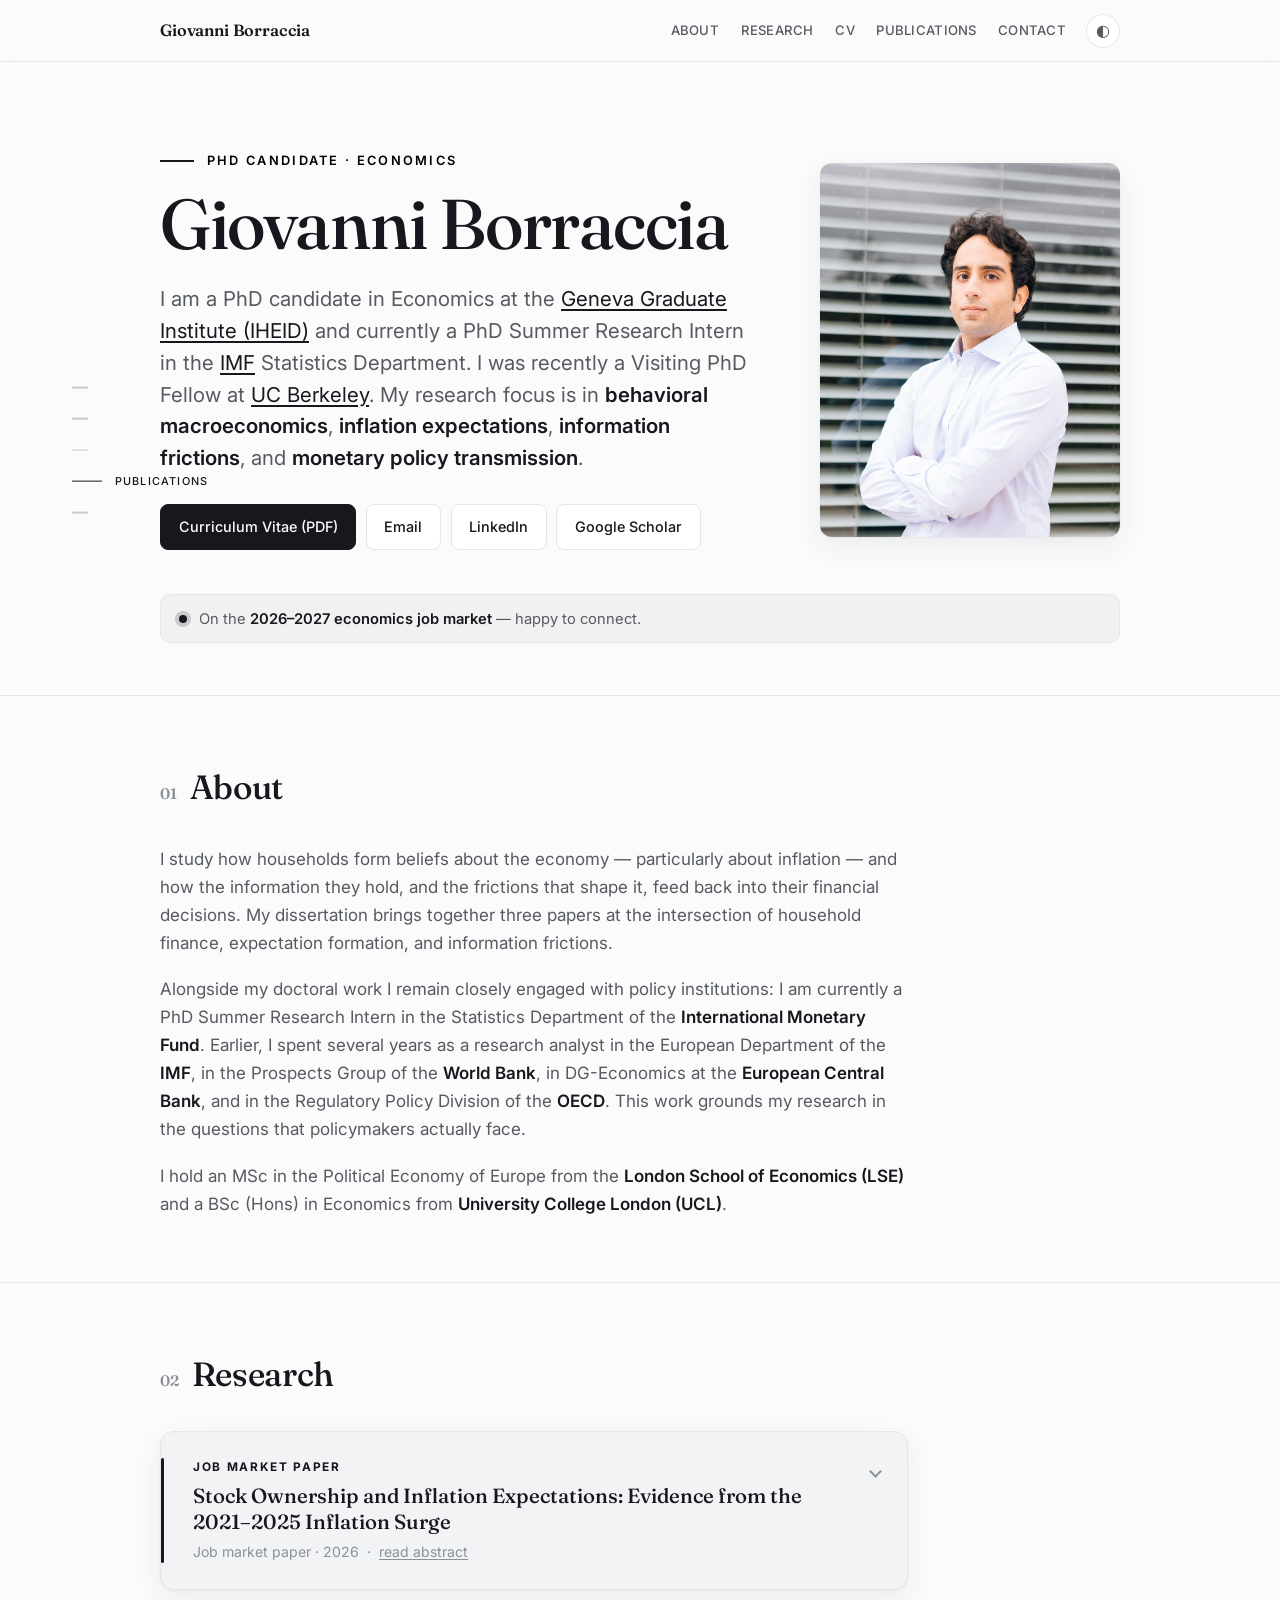
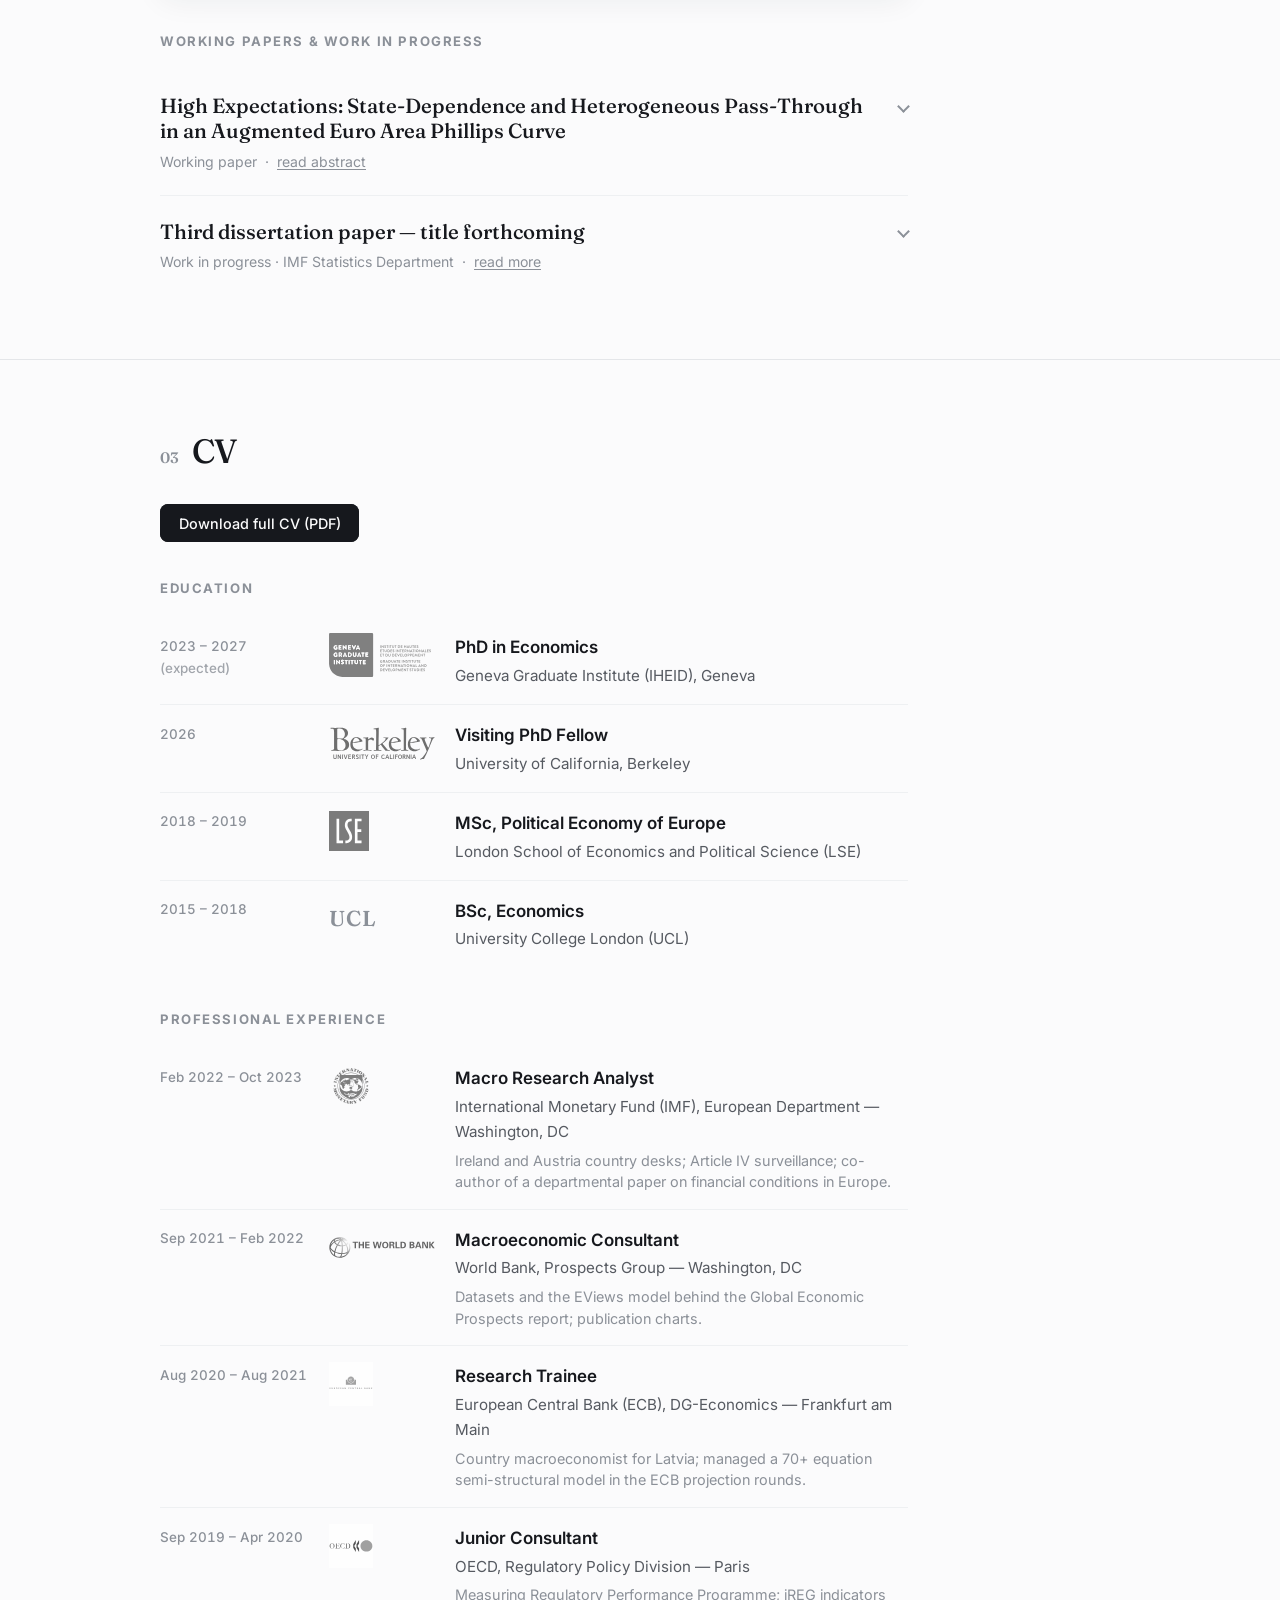
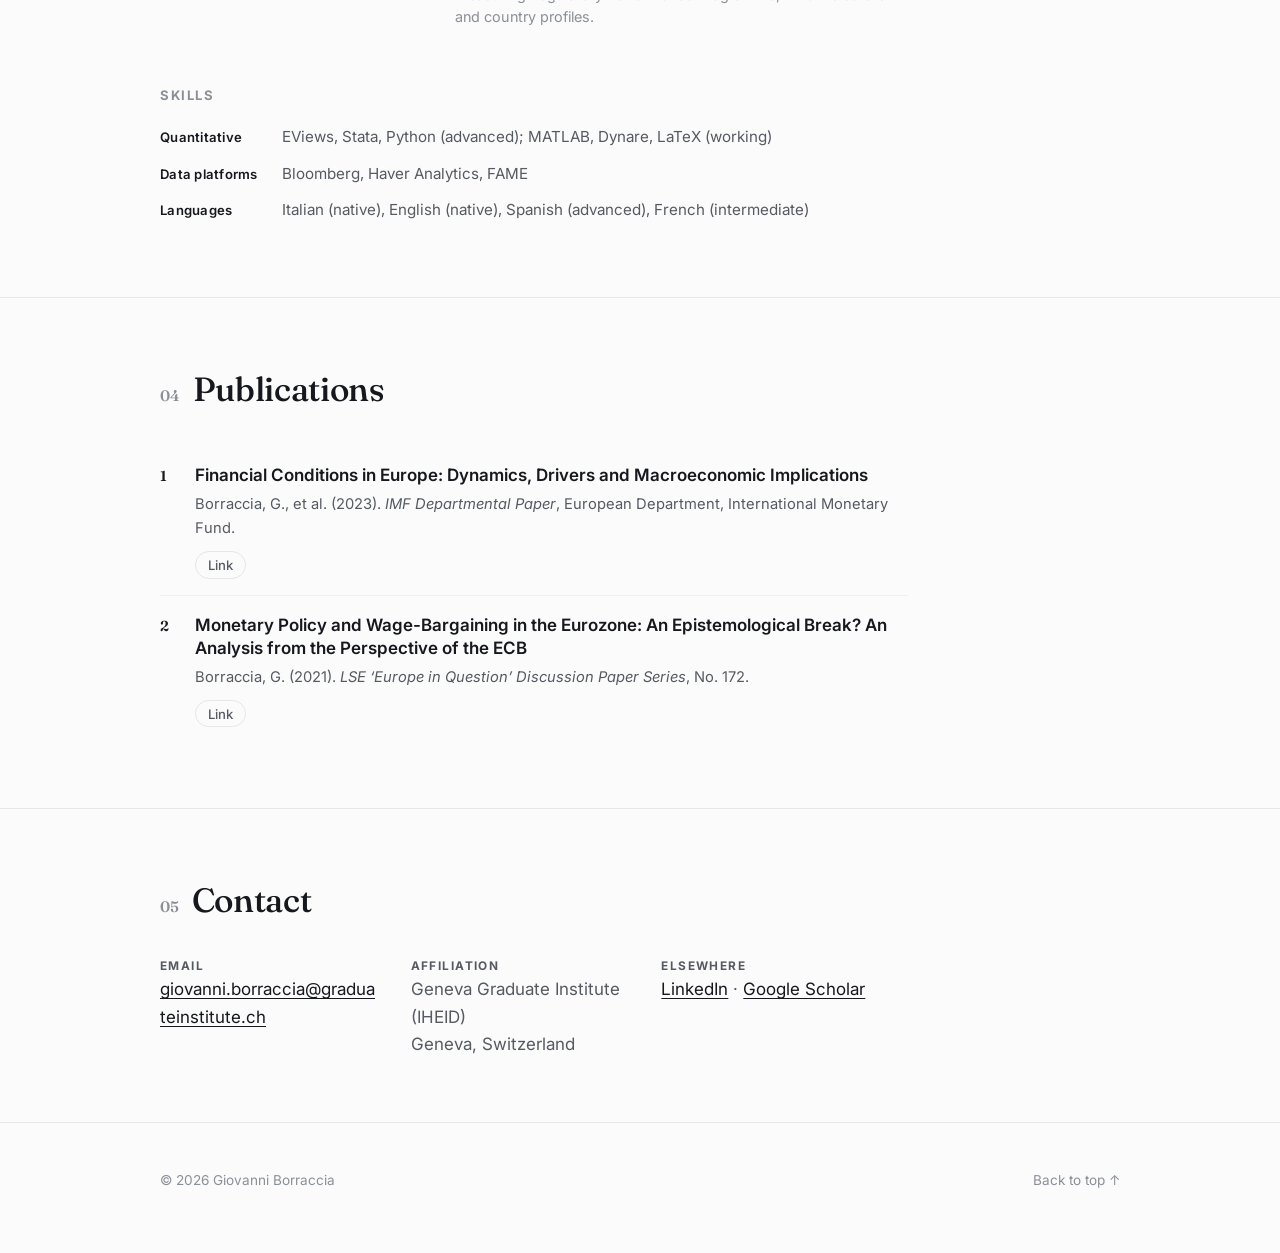
==== commit 8e5109a7: "Remove JMP slides link; add university logos (IHEID/Berkeley/LSE + UCL stand-in); rail as reading-po" ====
--- a/index.html
+++ b/index.html
@@ -19,7 +19,7 @@
   <link href="https://fonts.googleapis.com/css2?family=Fraunces:opsz,wght@9..144,400;9..144,500;9..144,600&family=Inter:wght@400;500;600;700&display=swap" rel="stylesheet" />
 
   <link rel="stylesheet" href="style.css" />
-  <link rel="icon" href="data:image/svg+xml,<svg xmlns='http://www.w3.org/2000/svg' viewBox='0 0 100 100'><rect width='100' height='100' rx='18' fill='%2316181D'/><text x='50' y='68' font-family='Georgia,serif' font-size='54' fill='%23FBFBFC' text-anchor='middle'>GB</text></svg>" />
+  <link rel="icon" href="data:image/svg+xml,<svg xmlns='http://www.w3.org/2000/svg' viewBox='0 0 100 100'><rect width='100' height='100' rx='18' fill='%231F4E8C'/><text x='50' y='68' font-family='Georgia,serif' font-size='54' fill='%23FFFFFF' text-anchor='middle'>GB</text></svg>" />
 </head>
 <body>
   <!-- ============================ NAV ============================ -->
@@ -37,13 +37,13 @@
     </button>
   </header>
 
-  <!-- ===================== SECTION INDEX RAIL ===================== -->
-  <nav class="rail" aria-label="Section index">
-    <a href="#about" data-label="About"><span>01</span></a>
-    <a href="#research" data-label="Research"><span>02</span></a>
-    <a href="#cv" data-label="CV"><span>03</span></a>
-    <a href="#publications" data-label="Publications"><span>04</span></a>
-    <a href="#contact" data-label="Contact"><span>05</span></a>
+  <!-- ================= READING-POSITION RAIL ================= -->
+  <nav class="rail" aria-label="Reading position">
+    <a href="#about" data-label="About"></a>
+    <a href="#research" data-label="Research"></a>
+    <a href="#cv" data-label="CV"></a>
+    <a href="#publications" data-label="Publications"></a>
+    <a href="#contact" data-label="Contact"></a>
   </nav>
 
   <main>
@@ -143,8 +143,6 @@
             </p>
             <div class="paper__links">
               <a class="link-pill" href="assets/JMP_Borraccia_Stock_Ownership_Inflation_Expectations.pdf" target="_blank" rel="noopener">Paper (PDF)</a>
-              <!-- TODO: add a slides link when ready -->
-              <a class="link-pill" href="#" data-todo="jmp-slides">Slides</a>
             </div>
           </div>
         </details>
@@ -211,32 +209,45 @@
 
         <h3 class="subhead">Education</h3>
         <ul class="timeline">
-          <li class="timeline__item">
+          <li class="timeline__item timeline__item--org">
             <span class="timeline__date">2023 – 2027 <em>(expected)</em></span>
             <div class="timeline__body">
-              <p class="timeline__role">PhD in Economics</p>
-              <p class="timeline__org">Geneva Graduate Institute (IHEID), Geneva</p>
-            </div>
-          </li>
-          <li class="timeline__item">
+              <span class="orglogo"><img src="assets/logos/iheid.svg" alt="Geneva Graduate Institute logo" loading="lazy"></span>
+              <div class="timeline__detail">
+                <p class="timeline__role">PhD in Economics</p>
+                <p class="timeline__org">Geneva Graduate Institute (IHEID), Geneva</p>
+              </div>
+            </div>
+          </li>
+          <li class="timeline__item timeline__item--org">
             <span class="timeline__date">2026</span>
             <div class="timeline__body">
-              <p class="timeline__role">Visiting PhD Fellow</p>
-              <p class="timeline__org">University of California, Berkeley</p>
-            </div>
-          </li>
-          <li class="timeline__item">
+              <span class="orglogo"><img src="assets/logos/berk.svg" alt="UC Berkeley logo" loading="lazy"></span>
+              <div class="timeline__detail">
+                <p class="timeline__role">Visiting PhD Fellow</p>
+                <p class="timeline__org">University of California, Berkeley</p>
+              </div>
+            </div>
+          </li>
+          <li class="timeline__item timeline__item--org">
             <span class="timeline__date">2018 – 2019</span>
             <div class="timeline__body">
-              <p class="timeline__role">MSc, Political Economy of Europe </p>
-              <p class="timeline__org">London School of Economics and Political Science (LSE)</p>
-            </div>
-          </li>
-          <li class="timeline__item">
+              <span class="orglogo"><img src="assets/logos/lse.svg" alt="London School of Economics logo" loading="lazy"></span>
+              <div class="timeline__detail">
+                <p class="timeline__role">MSc, Political Economy of Europe</p>
+                <p class="timeline__org">London School of Economics and Political Science (LSE)</p>
+              </div>
+            </div>
+          </li>
+          <li class="timeline__item timeline__item--org">
             <span class="timeline__date">2015 – 2018</span>
             <div class="timeline__body">
-              <p class="timeline__role">BSc, Economics </p>
-              <p class="timeline__org">University College London (UCL)</p>
+              <!-- UCL: official wordmark not freely available — clean text stand-in; drop assets/logos/ucl.svg here to replace -->
+              <span class="orglogo orglogo--text">UCL</span>
+              <div class="timeline__detail">
+                <p class="timeline__role">BSc, Economics</p>
+                <p class="timeline__org">University College London (UCL)</p>
+              </div>
             </div>
           </li>
         </ul>
--- a/style.css
+++ b/style.css
@@ -370,6 +370,15 @@
 .timeline__item--org:hover .orglogo img { filter: grayscale(0) opacity(1); }
 [data-theme="dark"] .orglogo img { filter: grayscale(1) invert(1) opacity(.82); }
 [data-theme="dark"] .timeline__item--org:hover .orglogo img { filter: grayscale(1) invert(1) opacity(1); }
+.orglogo--text {
+  font-family: var(--serif);
+  font-weight: 600;
+  font-size: 1.35rem;
+  letter-spacing: .04em;
+  color: var(--ink-faint);
+  transition: color .25s ease;
+}
+.timeline__item--org:hover .orglogo--text { color: var(--ink); }
 .timeline__detail { min-width: 0; }
 .timeline__role { font-weight: 600; margin: 0 0 .1rem; }
 .timeline__org { color: var(--ink-soft); margin: 0; font-size: .95rem; }
@@ -423,59 +432,62 @@
 .contact__col p { margin: 0; color: var(--ink-soft); line-height: 1.6; overflow-wrap: anywhere; }
 .contact__col a { color: var(--ink); text-decoration: underline; text-decoration-color: var(--gold); text-underline-offset: 3px; overflow-wrap: anywhere; }
 
-/* ----------------------- section index rail -------------------------- */
+/* ------------------- reading-position rail --------------------------- */
 .rail { display: none; }
 @media (min-width: 1140px) {
   .rail {
     display: flex;
     flex-direction: column;
-    gap: 1.05rem;
+    gap: 1.2rem;
     position: fixed;
     top: 50%;
     transform: translateY(-50%);
-    left: clamp(1.25rem, calc((100vw - var(--maxw)) / 2 - 60px), 4.5rem);
+    left: clamp(1.25rem, calc((100vw - var(--maxw)) / 2 - 44px), 4.5rem);
     z-index: 40;
   }
 }
 .rail a {
-  position: relative;
-  font-family: var(--serif);
-  font-size: .8rem;
-  font-weight: 500;
-  letter-spacing: .02em;
-  color: var(--ink-faint);
+  display: flex;
+  align-items: center;
+  gap: .8rem;
+  height: 12px;
   text-decoration: none;
-  transition: color .2s ease;
-}
+}
+/* the tick */
+.rail a::before {
+  content: "";
+  flex: none;
+  width: 16px;
+  height: 1.5px;
+  background: var(--ink-faint);
+  opacity: .45;
+  transition: width .25s ease, background .25s ease, opacity .25s ease;
+}
+/* the label — hidden unless active or hovered */
 .rail a::after {
   content: attr(data-label);
-  position: absolute;
-  left: 178%;
-  top: 50%;
-  transform: translateY(-50%);
   white-space: nowrap;
   font-family: var(--sans);
   font-size: .68rem;
   font-weight: 500;
-  letter-spacing: .1em;
+  letter-spacing: .11em;
   text-transform: uppercase;
-  color: var(--ink-soft);
+  color: var(--ink-faint);
   opacity: 0;
-  transition: opacity .2s ease;
-  pointer-events: none;
-}
-.rail a:hover { color: var(--ink); }
-.rail a:hover::after { opacity: 1; }
-.rail a.is-active { color: var(--ink); }
+  transform: translateX(-6px);
+  transition: opacity .25s ease, transform .25s ease, color .25s ease;
+}
+.rail a:hover::before,
 .rail a.is-active::before {
-  content: "";
-  position: absolute;
-  left: -15px;
-  top: 50%;
-  width: 9px;
-  height: 1.5px;
+  width: 30px;
   background: var(--ink);
-  transform: translateY(-50%);
+  opacity: 1;
+}
+.rail a:hover::after,
+.rail a.is-active::after {
+  opacity: 1;
+  transform: none;
+  color: var(--ink);
 }
 
 /* ------------------------------- footer ------------------------------ */
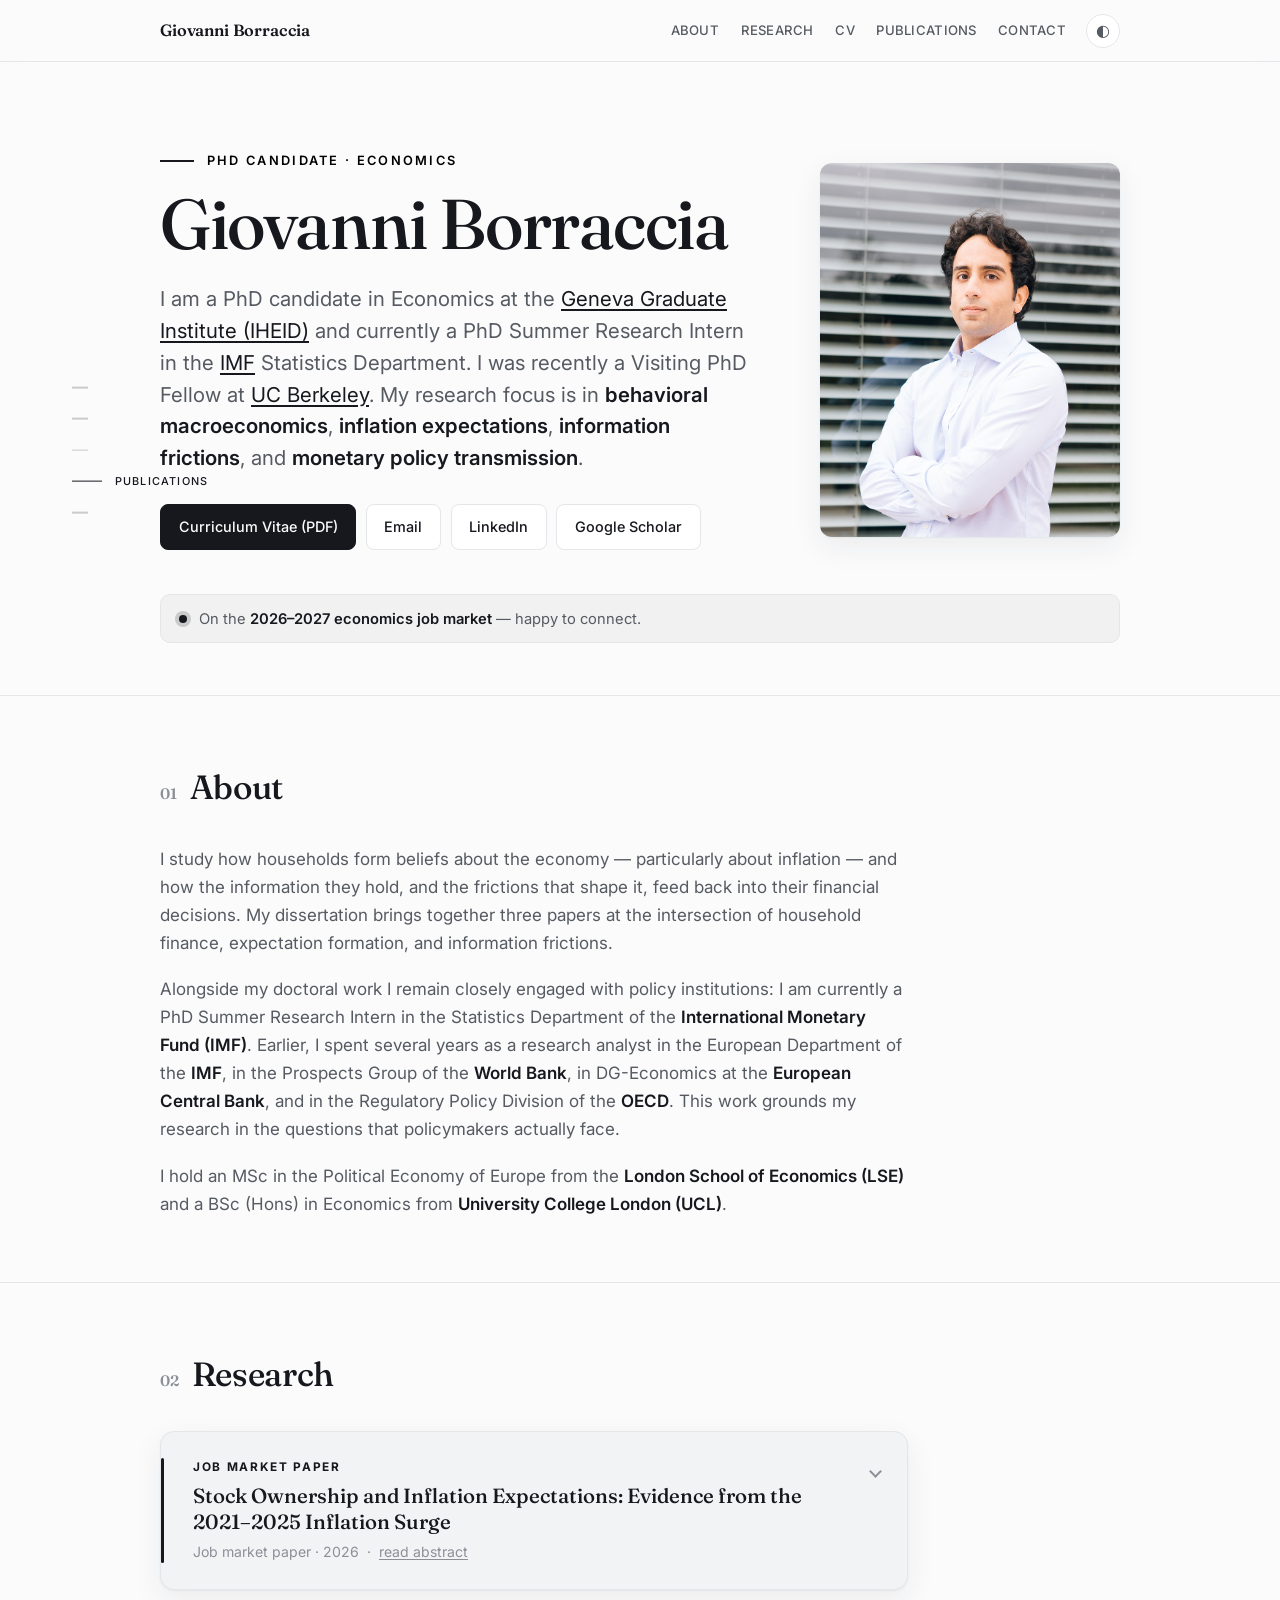
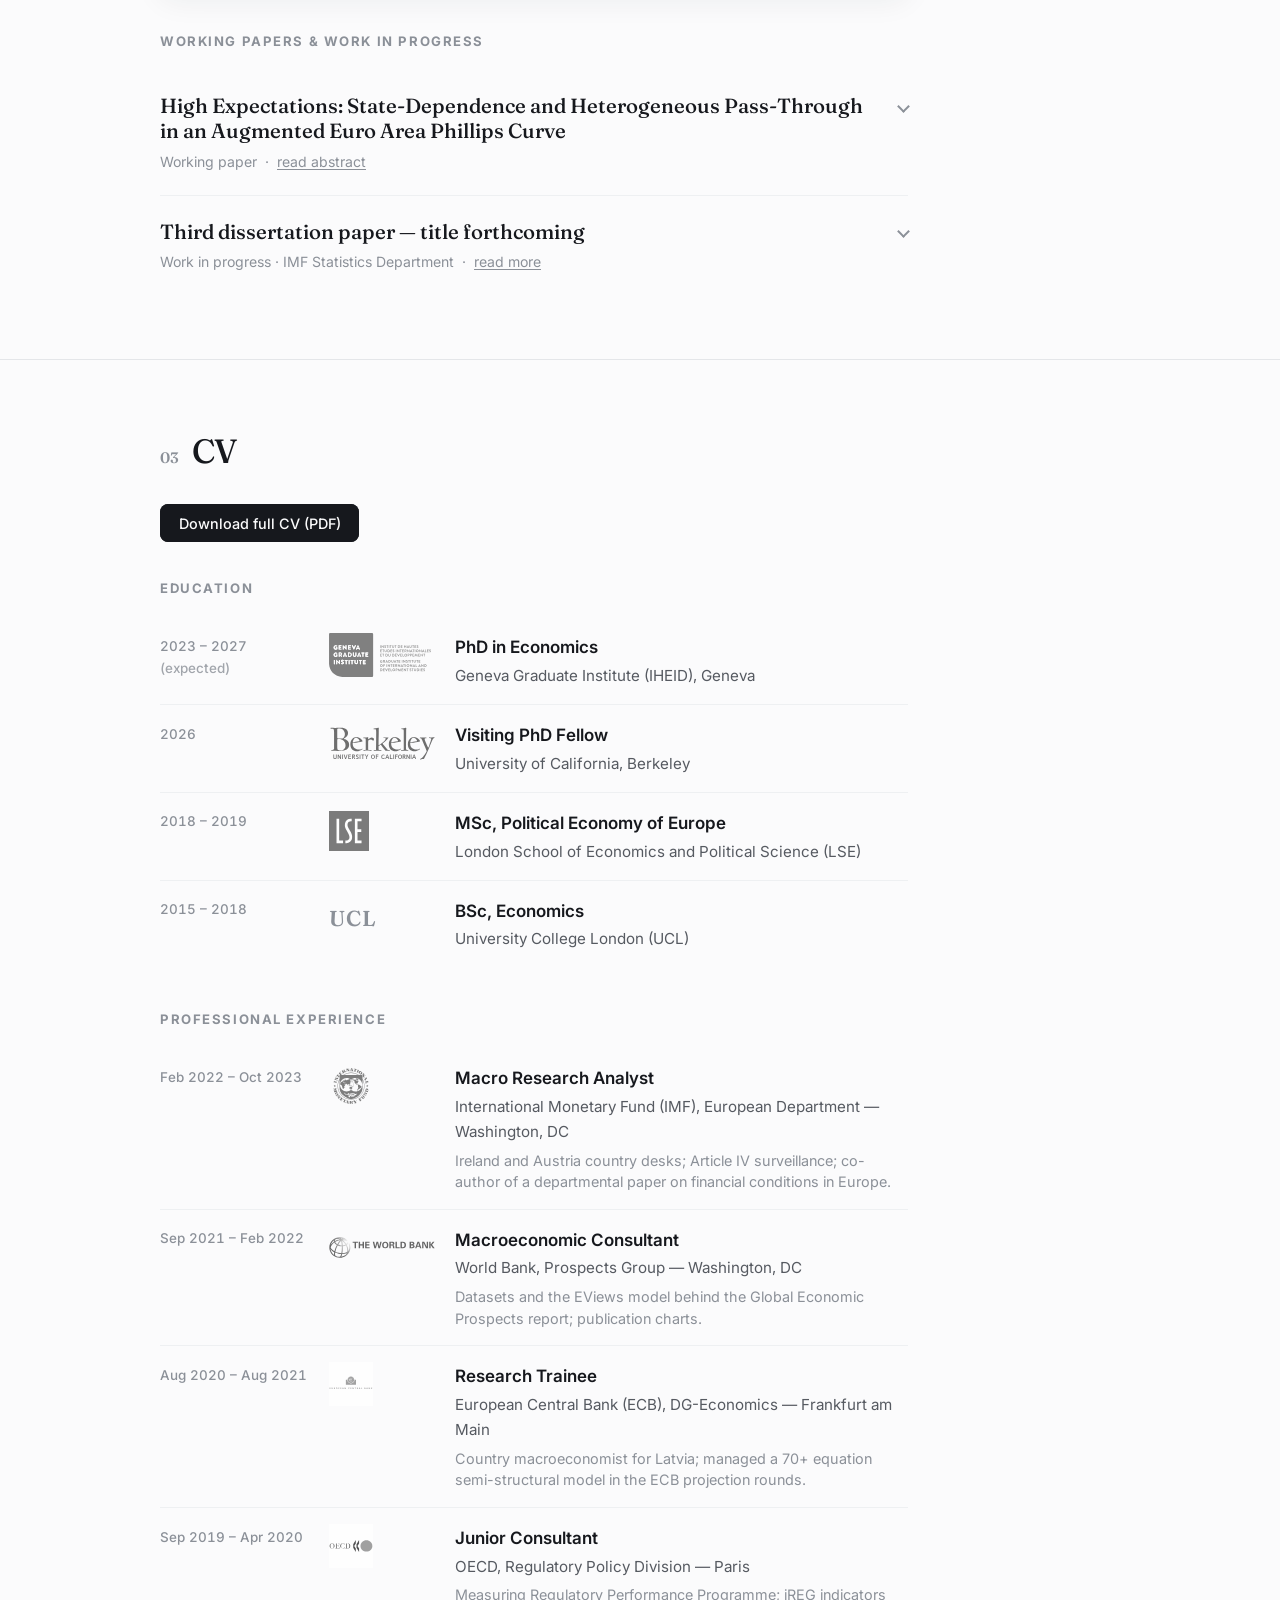
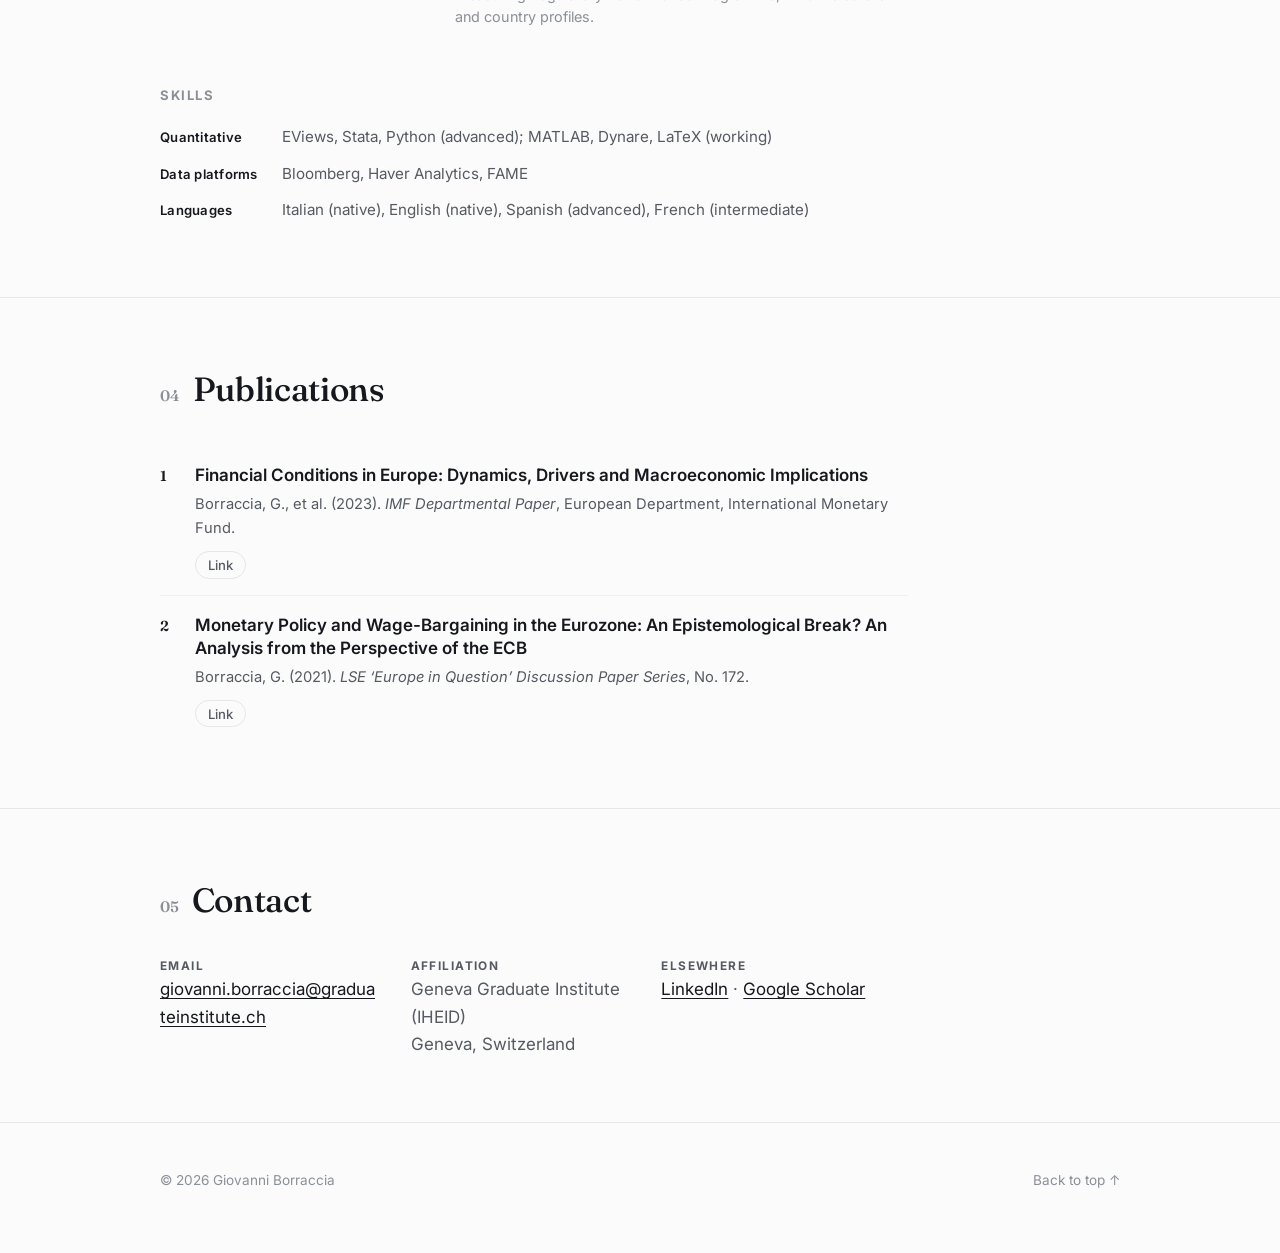
==== commit 6c42f31d: "Add (IMF) abbreviation after International Monetary Fund in About" ====
--- a/index.html
+++ b/index.html
@@ -97,7 +97,7 @@
         <p>
           Alongside my doctoral work I remain closely engaged with policy institutions: I am
           currently a PhD Summer Research Intern in the Statistics Department of the
-          <strong>International Monetary Fund</strong>. Earlier, I spent several years as a research analyst
+          <strong>International Monetary Fund (IMF)</strong>. Earlier, I spent several years as a research analyst
           in the European Department of the <strong>IMF</strong>, in the Prospects Group of the
           <strong>World Bank</strong>, in DG-Economics at the <strong>European Central Bank</strong>,
           and in the Regulatory Policy Division of the <strong>OECD</strong>. This work grounds my
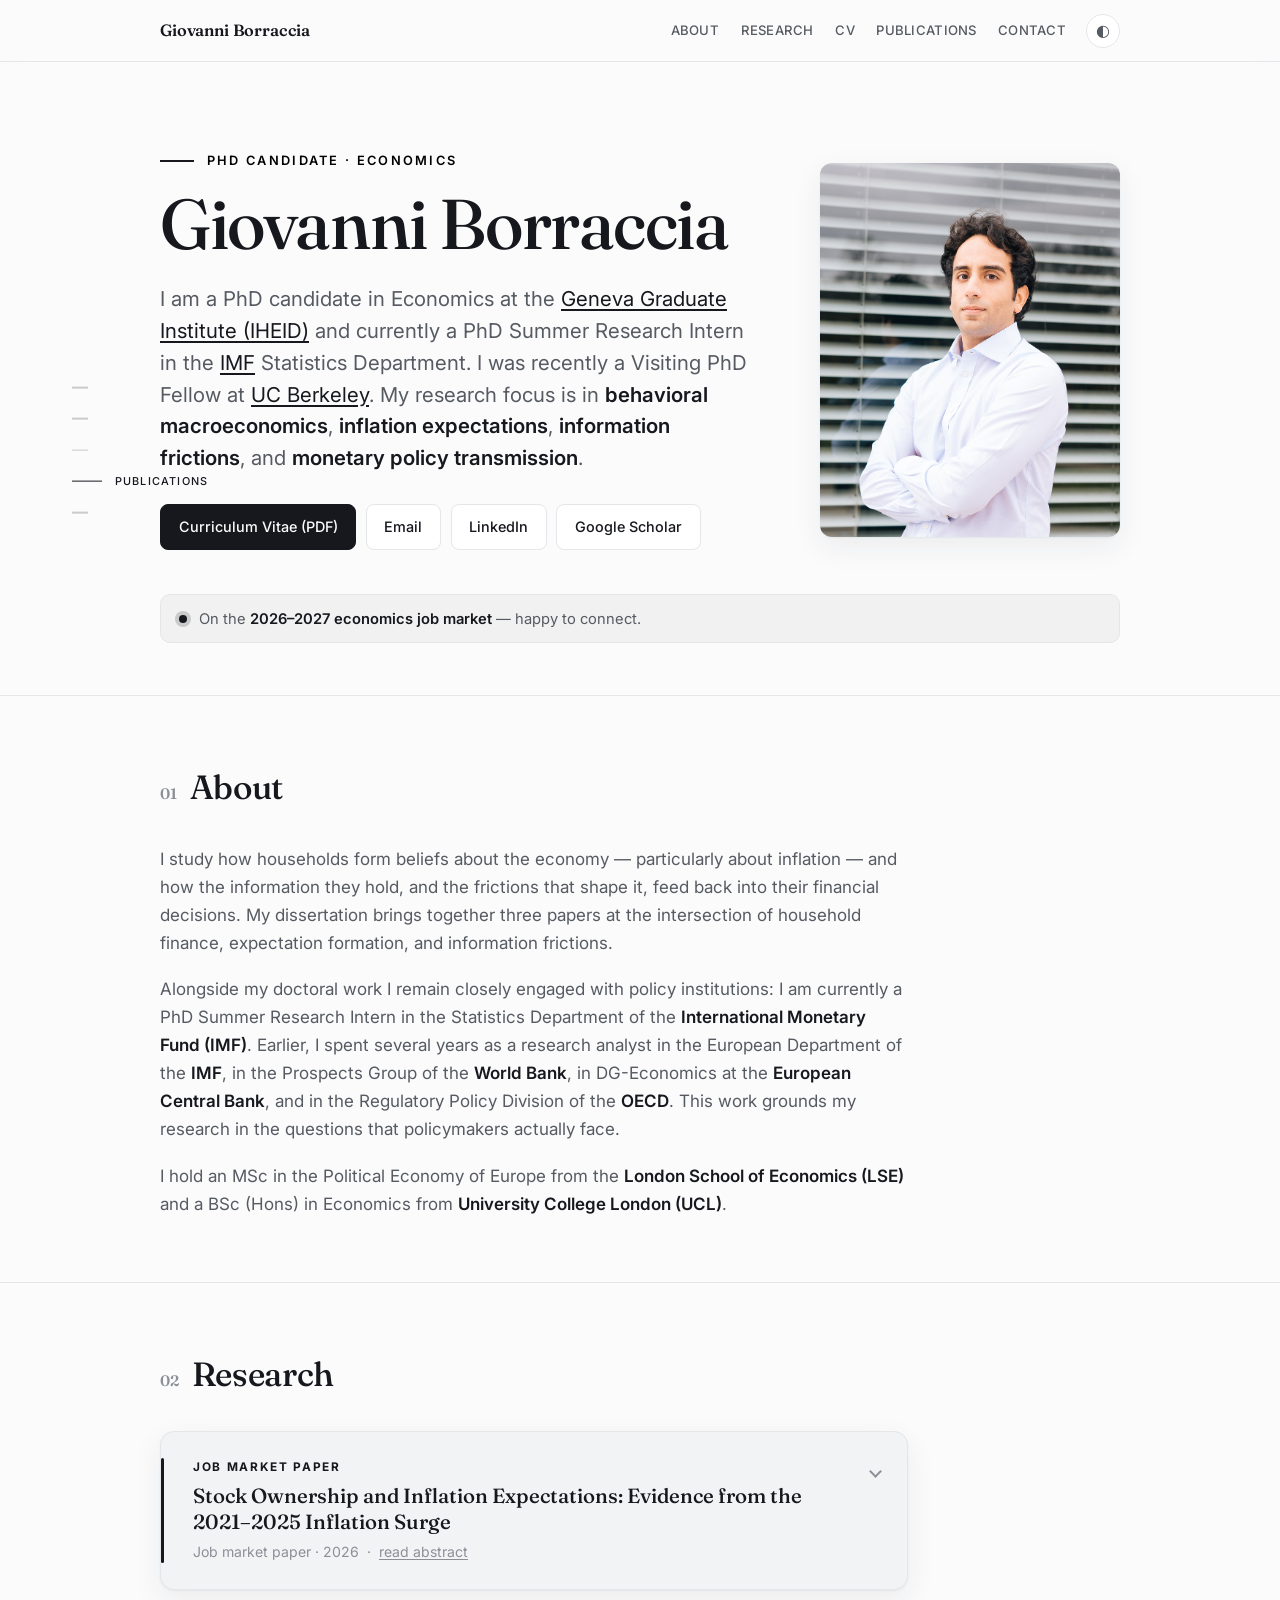
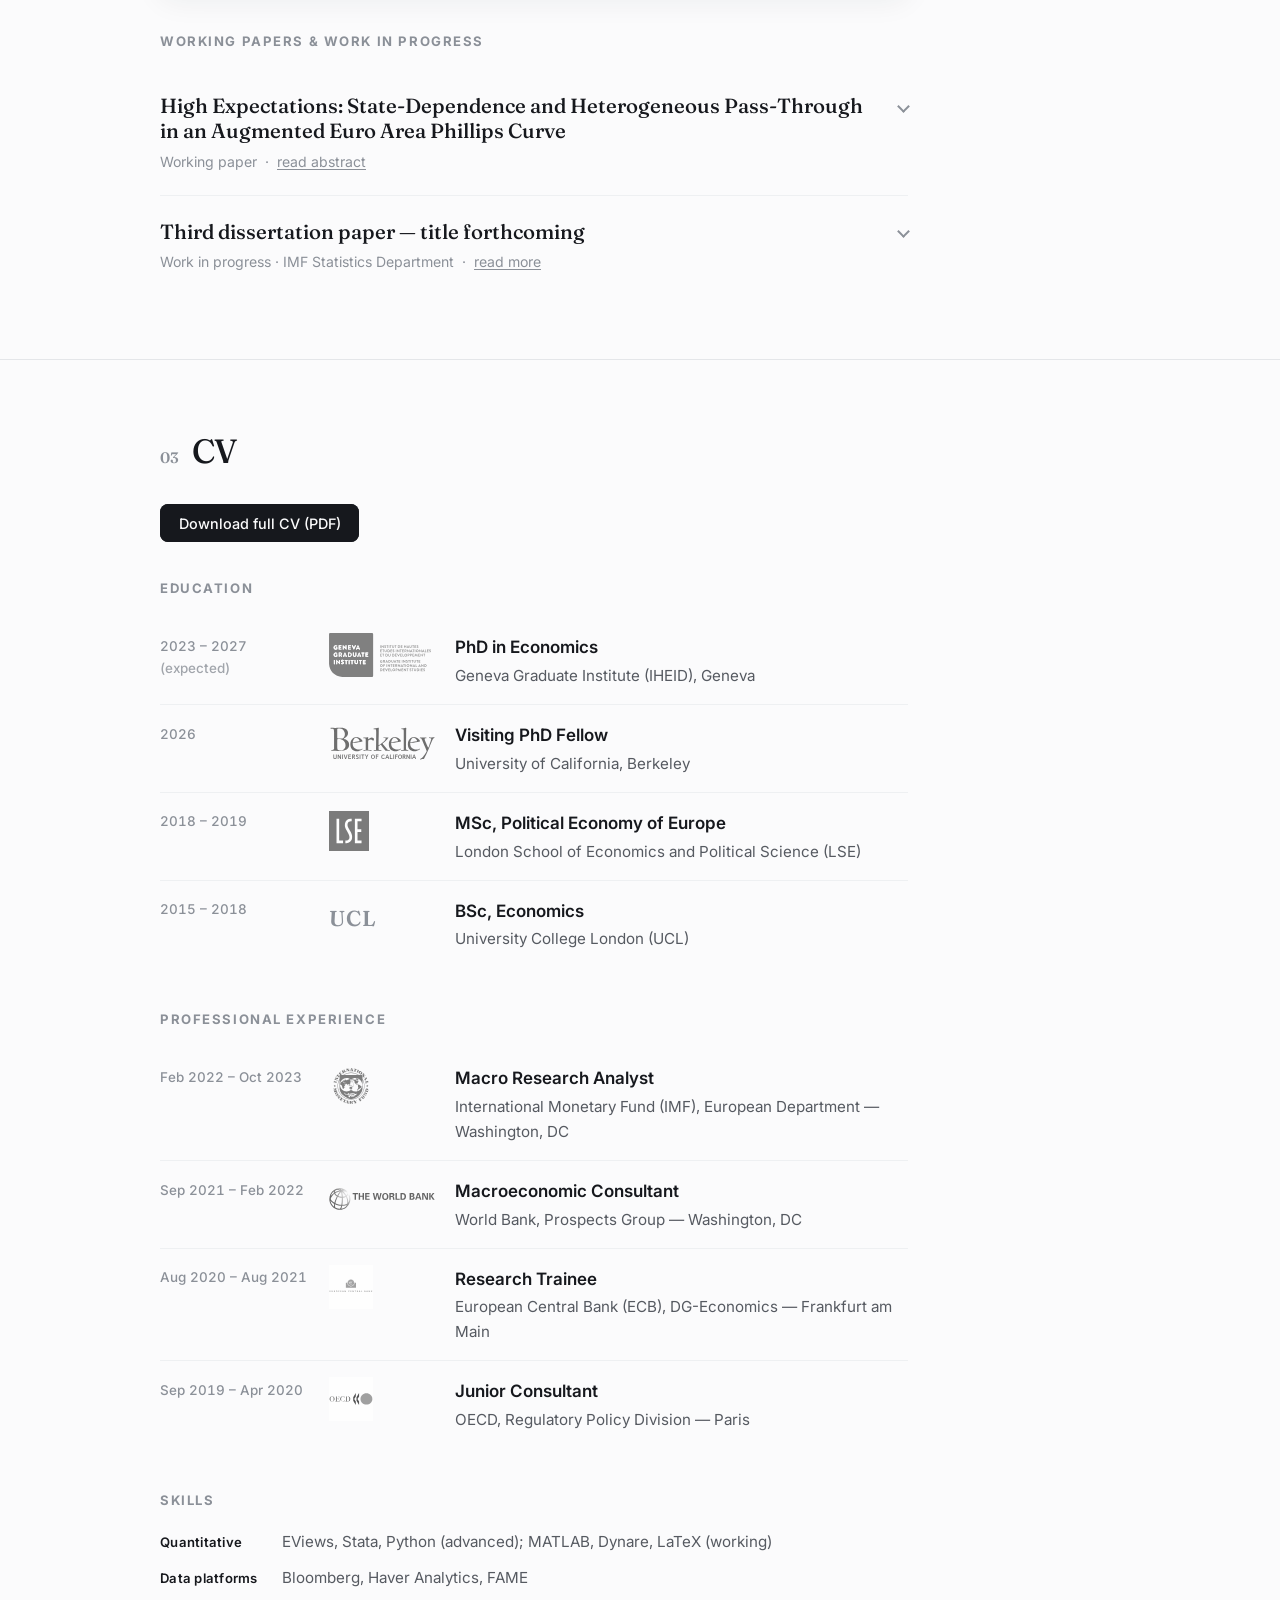
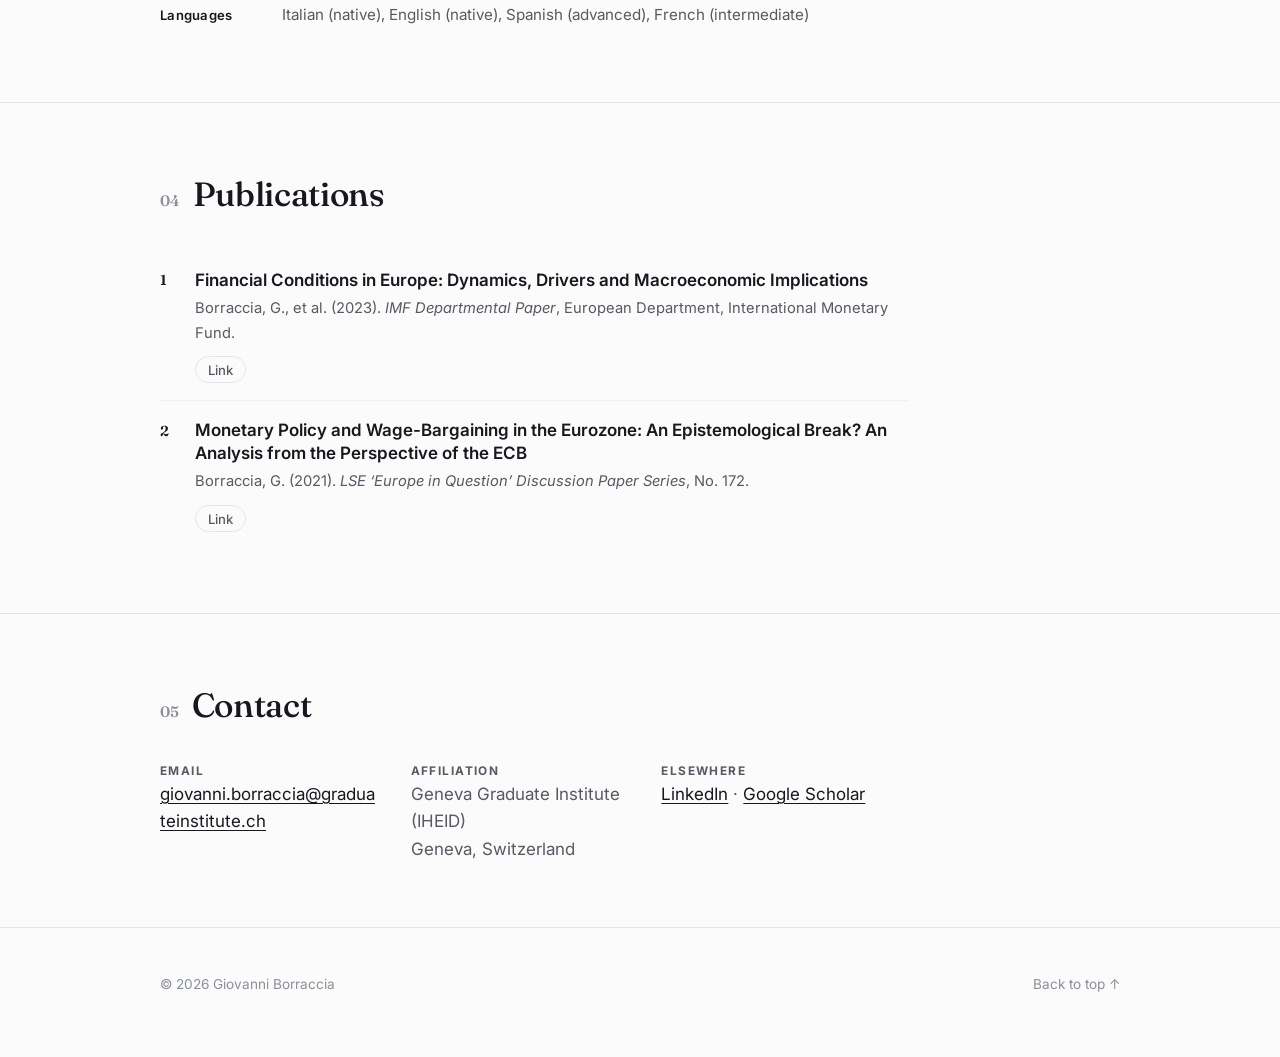
==== commit 44079dc3: "Remove role descriptions from professional experience; keep title + institution + division Co-Author" ====
--- a/index.html
+++ b/index.html
@@ -261,7 +261,6 @@
               <div class="timeline__detail">
                 <p class="timeline__role">Macro Research Analyst</p>
                 <p class="timeline__org">International Monetary Fund (IMF), European Department — Washington, DC</p>
-                <p class="timeline__note">Ireland and Austria country desks; Article IV surveillance; co-author of a departmental paper on financial conditions in Europe.</p>
               </div>
             </div>
           </li>
@@ -272,7 +271,6 @@
               <div class="timeline__detail">
                 <p class="timeline__role">Macroeconomic Consultant</p>
                 <p class="timeline__org">World Bank, Prospects Group — Washington, DC</p>
-                <p class="timeline__note">Datasets and the EViews model behind the Global Economic Prospects report; publication charts.</p>
               </div>
             </div>
           </li>
@@ -283,7 +281,6 @@
               <div class="timeline__detail">
                 <p class="timeline__role">Research Trainee</p>
                 <p class="timeline__org">European Central Bank (ECB), DG-Economics — Frankfurt am Main</p>
-                <p class="timeline__note">Country macroeconomist for Latvia; managed a 70+ equation semi-structural model in the ECB projection rounds.</p>
               </div>
             </div>
           </li>
@@ -294,7 +291,6 @@
               <div class="timeline__detail">
                 <p class="timeline__role">Junior Consultant</p>
                 <p class="timeline__org">OECD, Regulatory Policy Division — Paris</p>
-                <p class="timeline__note">Measuring Regulatory Performance Programme; iREG indicators and country profiles.</p>
               </div>
             </div>
           </li>
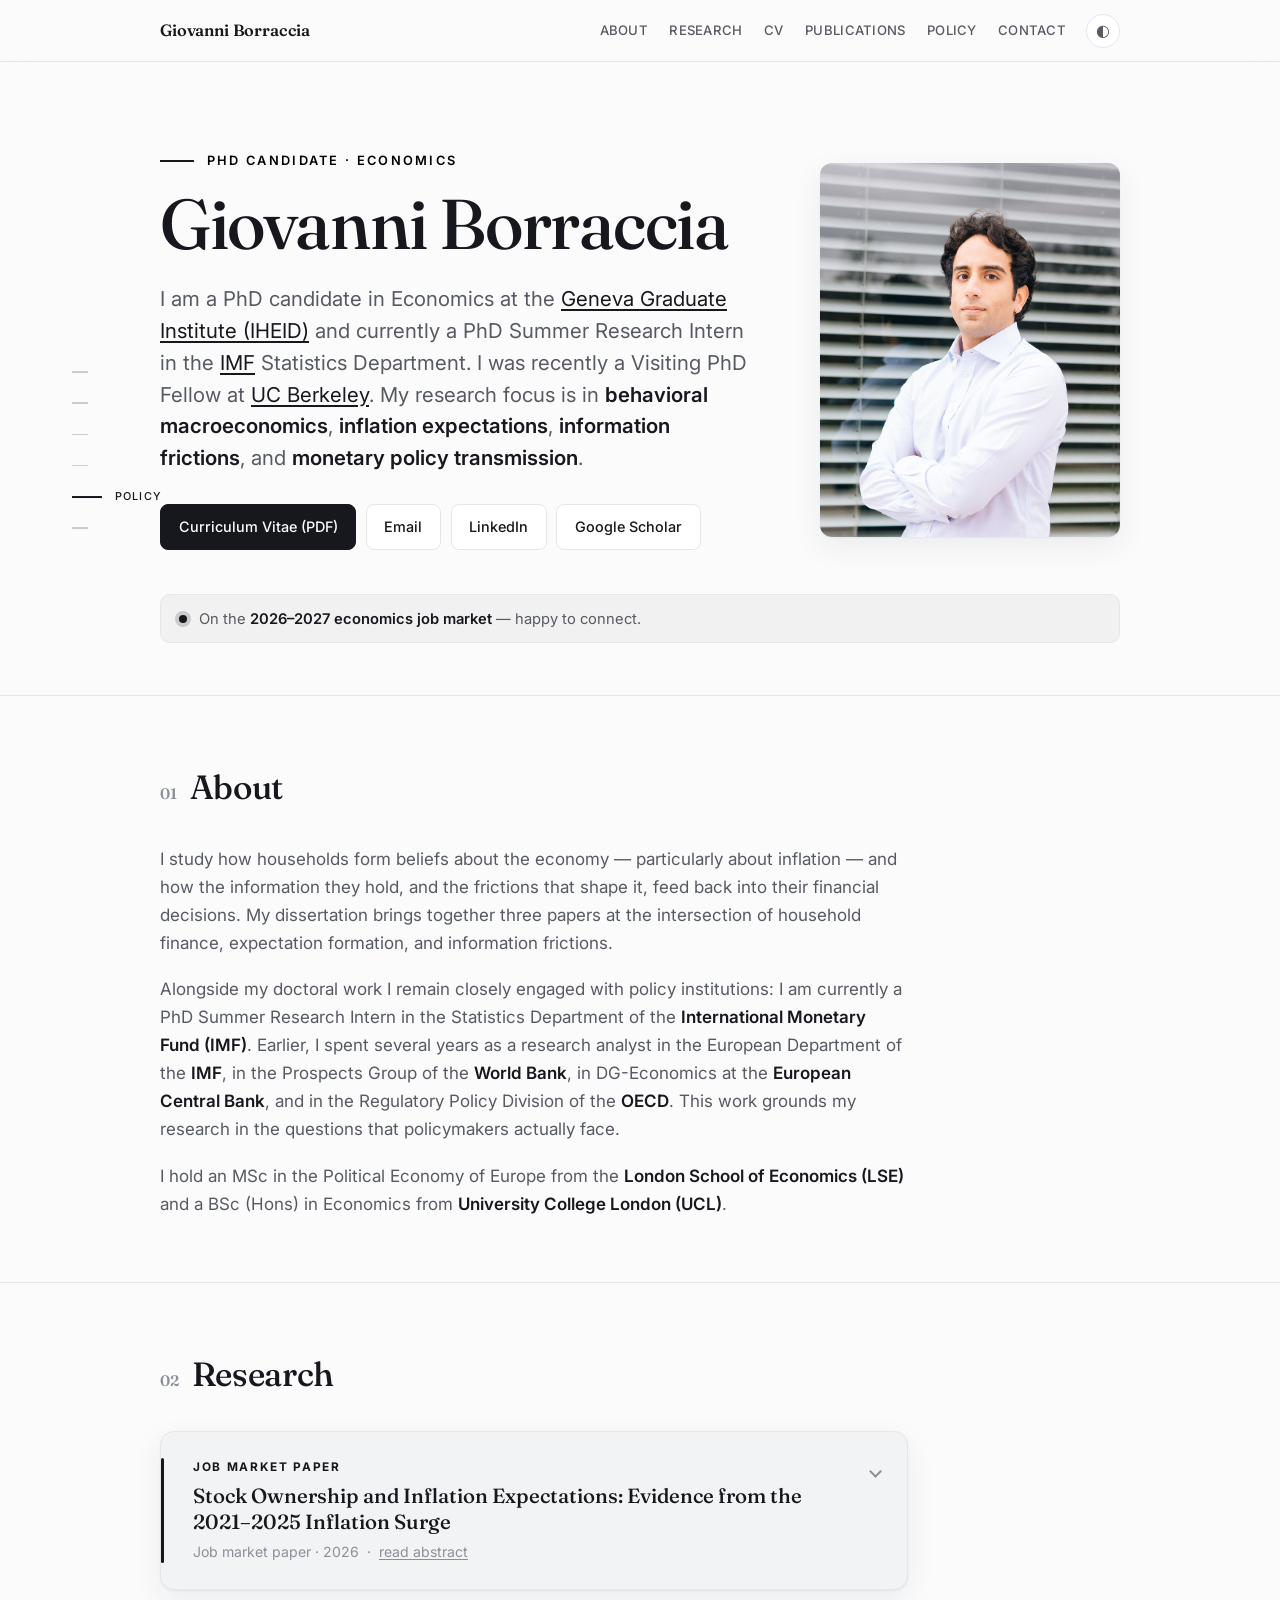
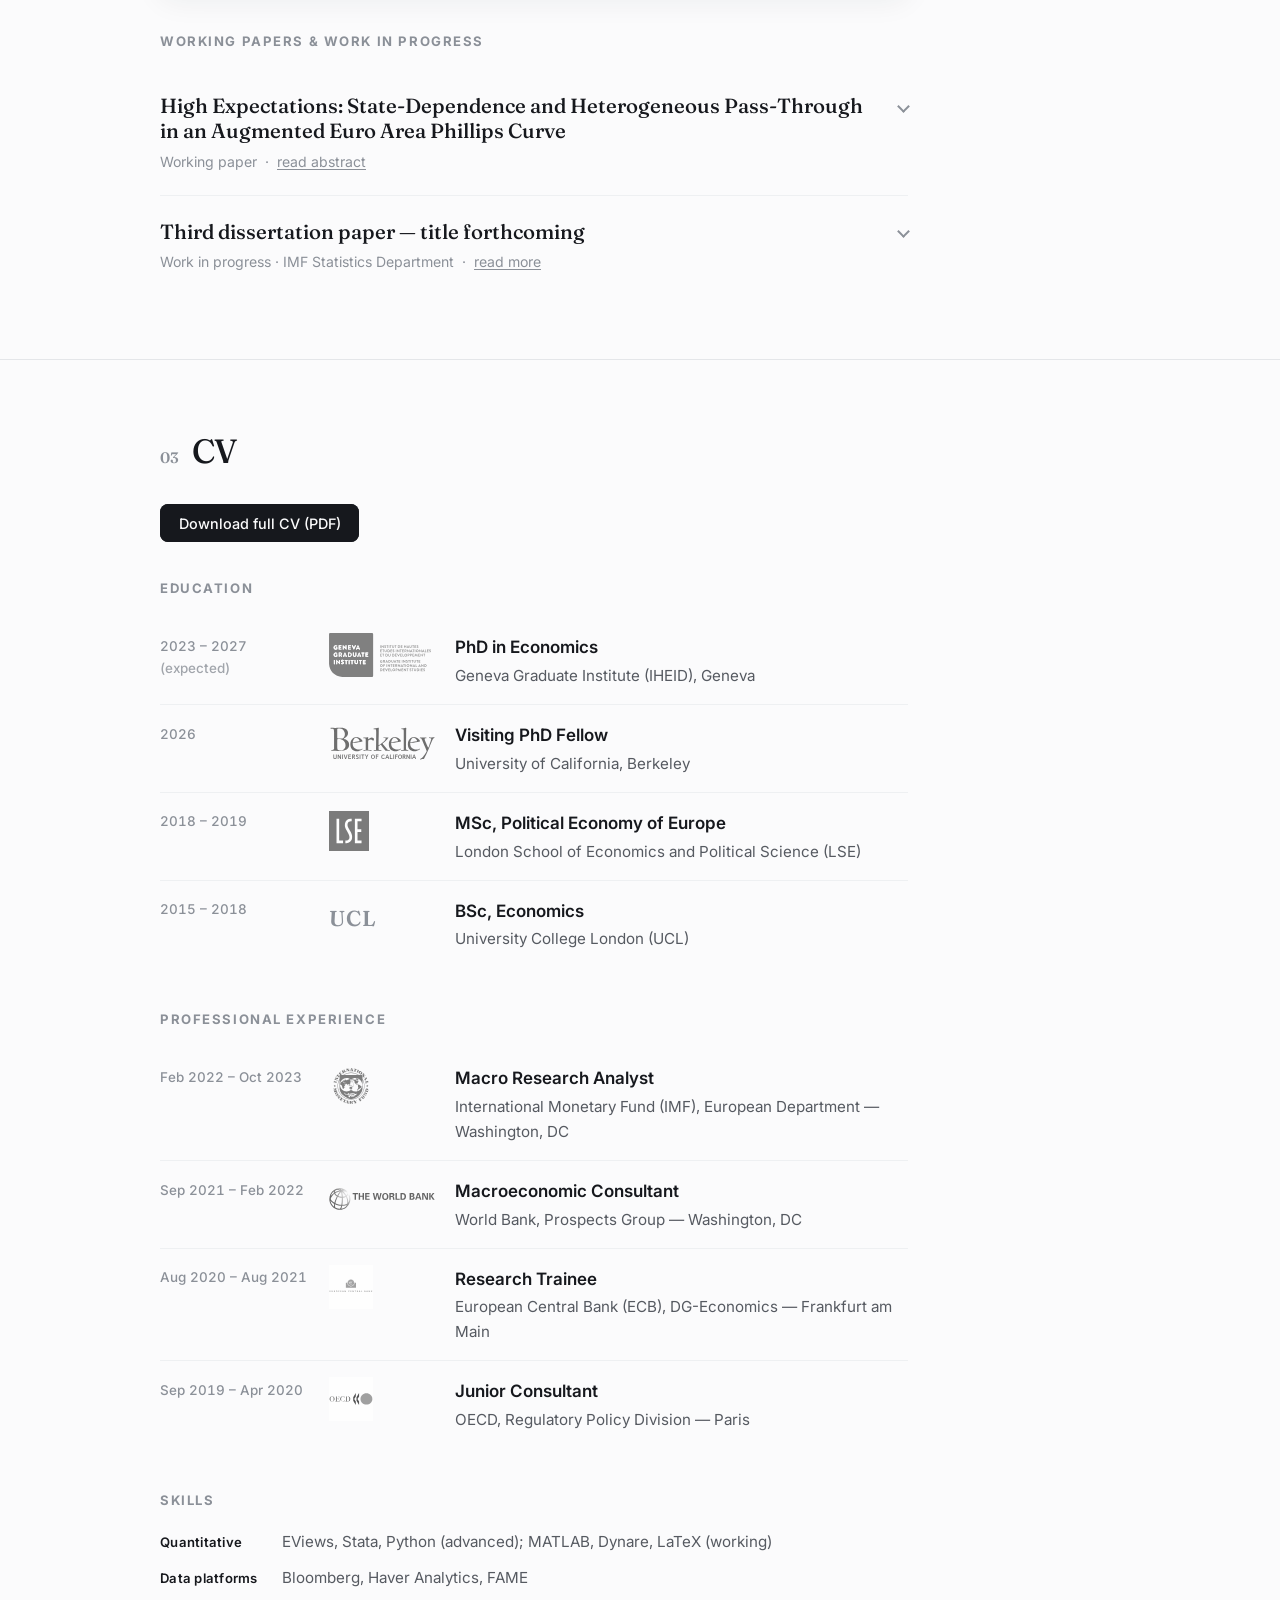
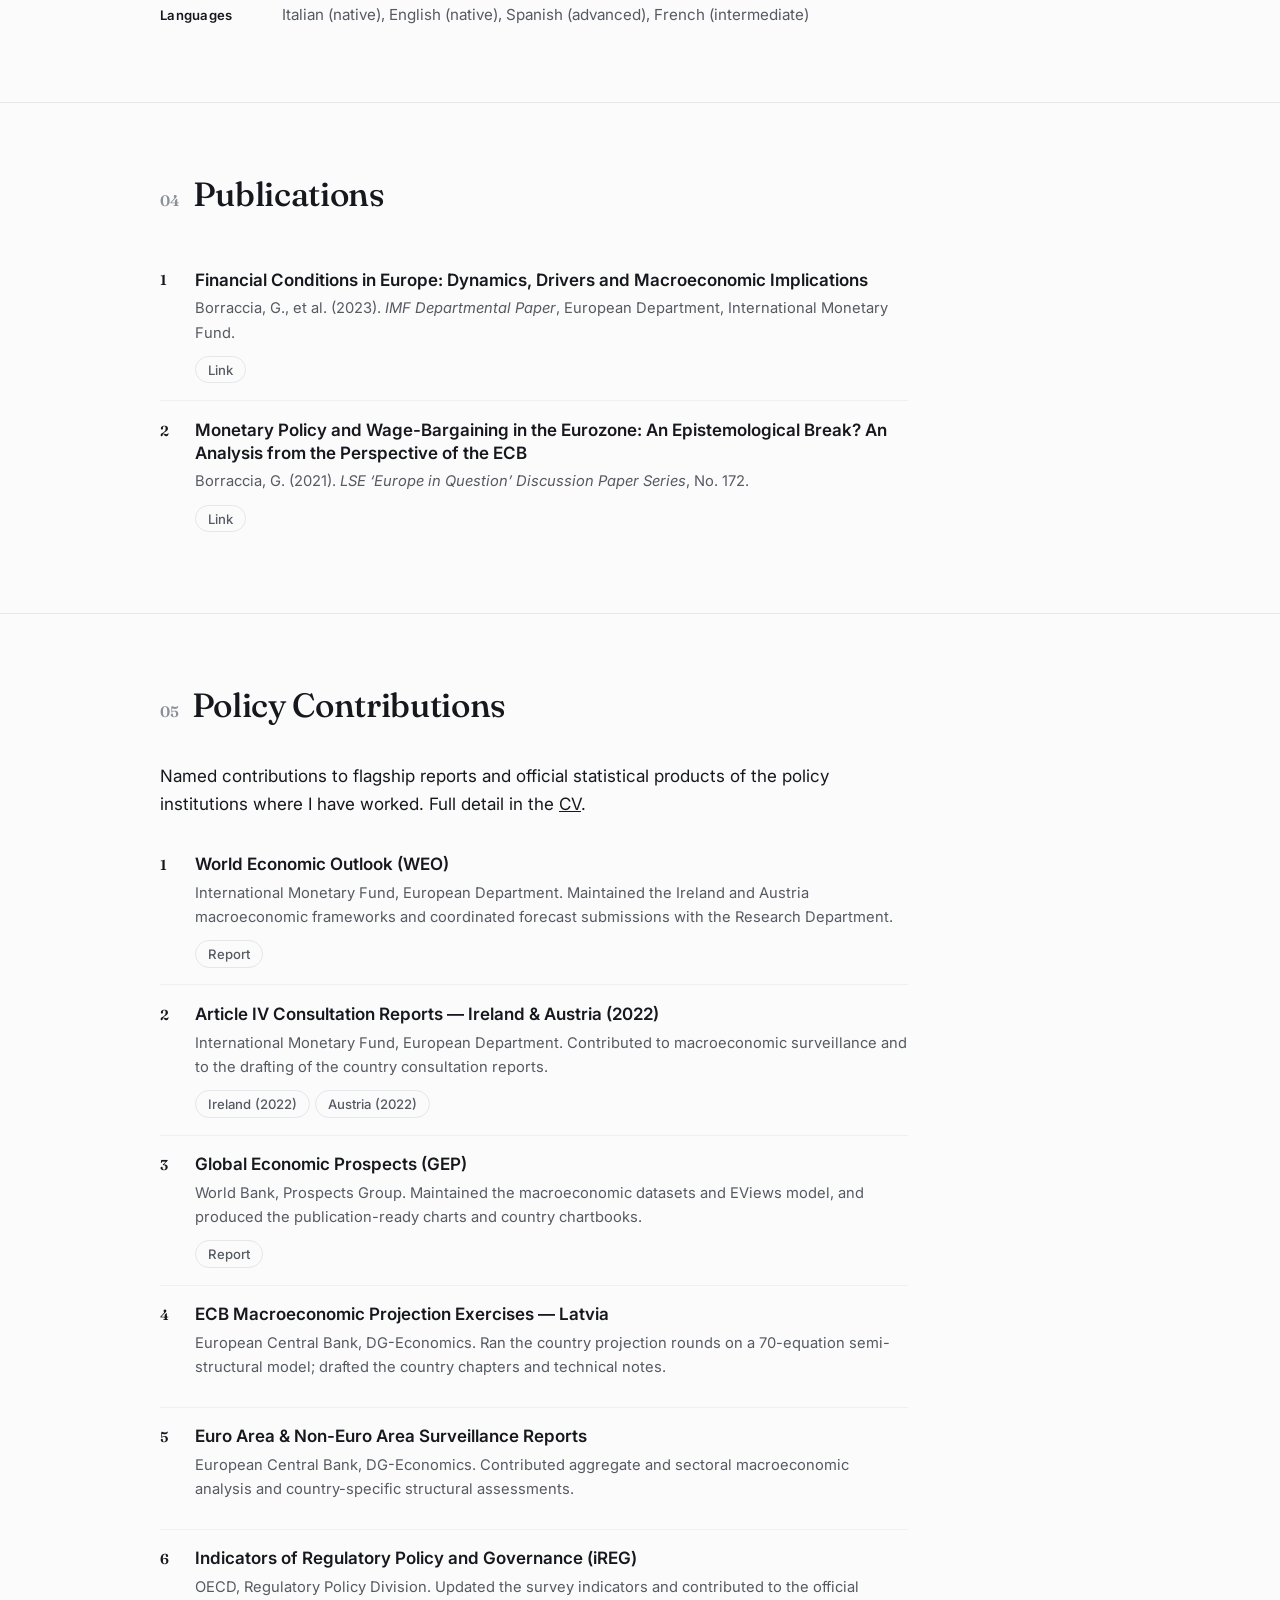
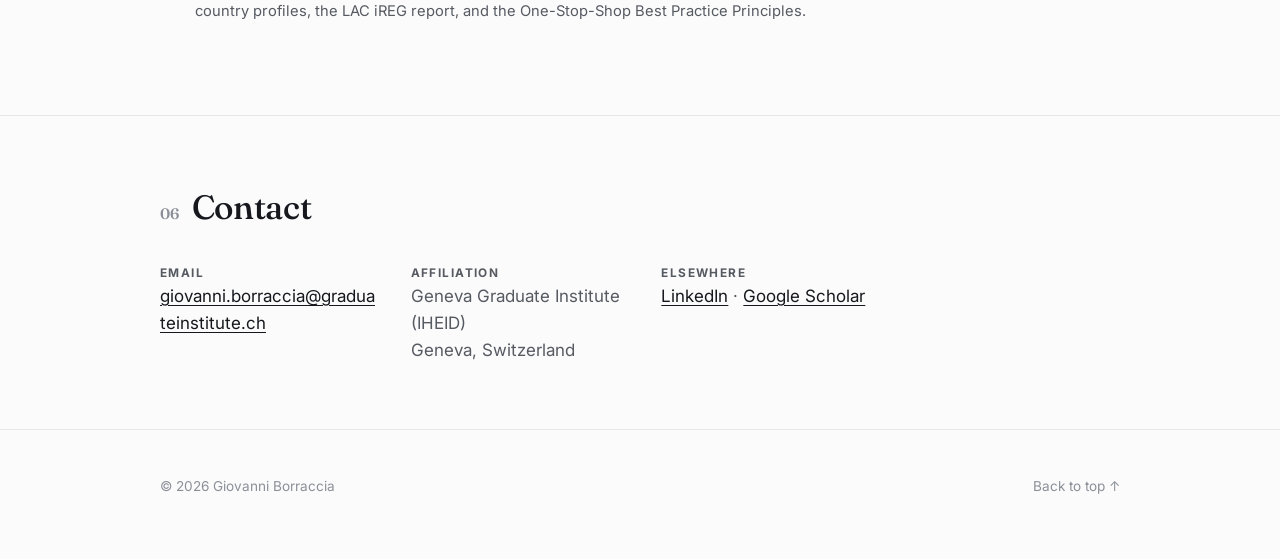
==== commit a7cb27f5: "Add Policy Contributions section List named contributions to flagship reports at the IMF, World Bank" ====
--- a/index.html
+++ b/index.html
@@ -30,6 +30,7 @@
       <a href="#research">Research</a>
       <a href="#cv">CV</a>
       <a href="#publications">Publications</a>
+      <a href="#policy">Policy</a>
       <a href="#contact">Contact</a>
     </nav>
     <button id="theme-toggle" class="theme-toggle" aria-label="Toggle dark mode" title="Toggle dark mode">
@@ -43,6 +44,7 @@
     <a href="#research" data-label="Research"></a>
     <a href="#cv" data-label="CV"></a>
     <a href="#publications" data-label="Publications"></a>
+    <a href="#policy" data-label="Policy"></a>
     <a href="#contact" data-label="Contact"></a>
   </nav>
 
@@ -329,10 +331,54 @@
       </div>
     </section>
 
+    <!-- ====================== POLICY CONTRIBUTIONS ====================== -->
+    <section id="policy" class="section">
+      <div class="section__head">
+        <span class="section__num">05</span>
+        <h2 class="section__title">Policy Contributions</h2>
+      </div>
+      <div class="section__body">
+        <p class="prose">
+          Named contributions to flagship reports and official statistical products of the
+          policy institutions where I have worked. Full detail in the
+          <a href="assets/CV_Giovanni_Borraccia.pdf" target="_blank" rel="noopener">CV</a>.
+        </p>
+        <ol class="pubs">
+          <li class="pubs__item">
+            <p class="pubs__title">World Economic Outlook (WEO)</p>
+            <p class="pubs__cite">International Monetary Fund, European Department. Maintained the Ireland and Austria macroeconomic frameworks and coordinated forecast submissions with the Research Department.</p>
+            <p class="pubs__links"><a class="link-pill" href="https://www.imf.org/en/Publications/WEO" target="_blank" rel="noopener">Report</a></p>
+          </li>
+          <li class="pubs__item">
+            <p class="pubs__title">Article IV Consultation Reports — Ireland &amp; Austria (2022)</p>
+            <p class="pubs__cite">International Monetary Fund, European Department. Contributed to macroeconomic surveillance and to the drafting of the country consultation reports.</p>
+            <p class="pubs__links"><a class="link-pill" href="https://www.imf.org/en/Publications/CR/Issues/2022/07/07/Ireland-2022-Article-IV-Consultation-Press-Release-Staff-Report-and-Informational-Annex-520463" target="_blank" rel="noopener">Ireland (2022)</a> <a class="link-pill" href="https://www.imf.org/en/Publications/CR/Issues/2022/08/31/Austria-2022-Article-IV-Consultation-Press-Release-Staff-Report-522764" target="_blank" rel="noopener">Austria (2022)</a></p>
+          </li>
+          <li class="pubs__item">
+            <p class="pubs__title">Global Economic Prospects (GEP)</p>
+            <p class="pubs__cite">World Bank, Prospects Group. Maintained the macroeconomic datasets and EViews model, and produced the publication-ready charts and country chartbooks.</p>
+            <p class="pubs__links"><a class="link-pill" href="https://www.worldbank.org/en/publication/global-economic-prospects" target="_blank" rel="noopener">Report</a></p>
+          </li>
+          <li class="pubs__item">
+            <p class="pubs__title">ECB Macroeconomic Projection Exercises — Latvia</p>
+            <p class="pubs__cite">European Central Bank, DG-Economics. Ran the country projection rounds on a 70-equation semi-structural model; drafted the country chapters and technical notes.</p>
+          </li>
+          <li class="pubs__item">
+            <p class="pubs__title">Euro Area &amp; Non-Euro Area Surveillance Reports</p>
+            <p class="pubs__cite">European Central Bank, DG-Economics. Contributed aggregate and sectoral macroeconomic analysis and country-specific structural assessments.</p>
+          </li>
+          <li class="pubs__item">
+            <p class="pubs__title">Indicators of Regulatory Policy and Governance (iREG)</p>
+            <p class="pubs__cite">OECD, Regulatory Policy Division. Updated the survey indicators and contributed to the official country profiles, the LAC iREG report, and the One-Stop-Shop Best Practice Principles.</p>
+          </li>
+        </ol>
+      </div>
+    </section>
+
     <!-- ============================ CONTACT ============================ -->
     <section id="contact" class="section section--contact">
       <div class="section__head">
-        <span class="section__num">05</span>
+        <span class="section__num">06</span>
         <h2 class="section__title">Contact</h2>
       </div>
       <div class="section__body">
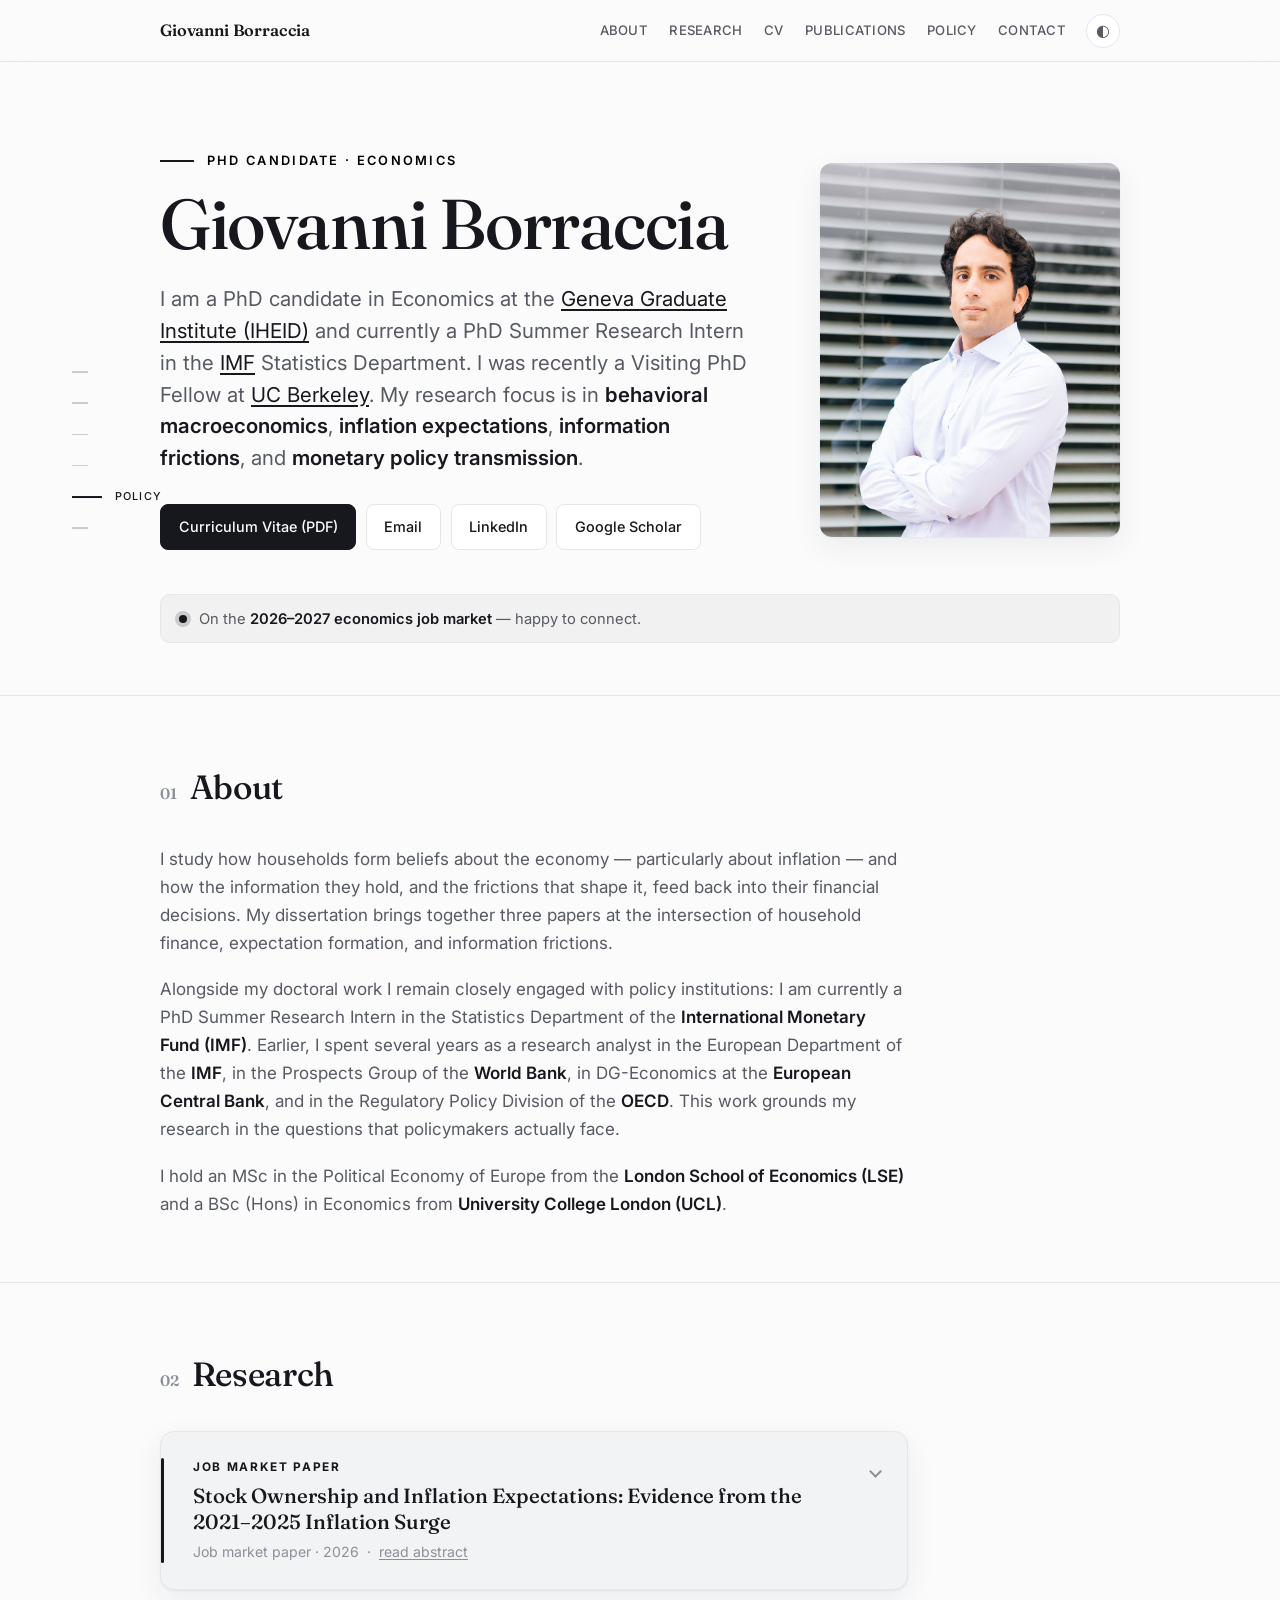
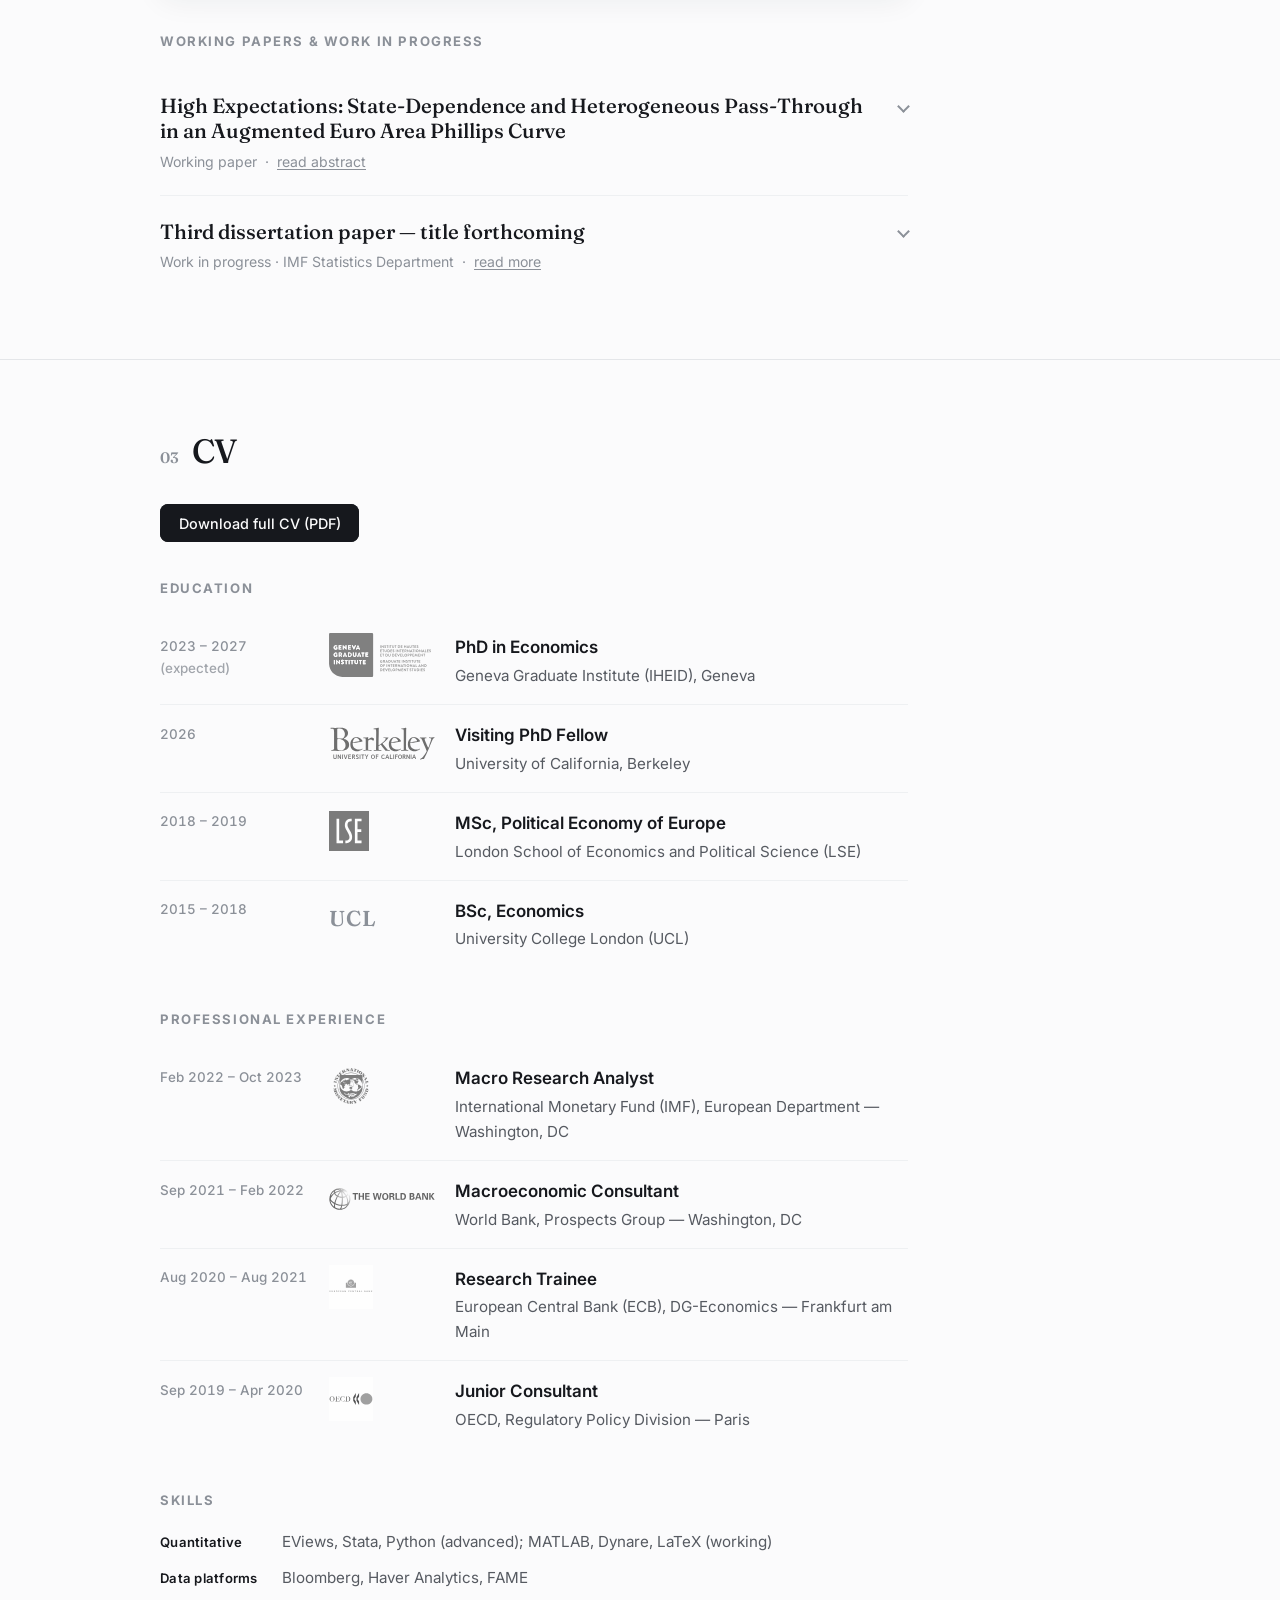
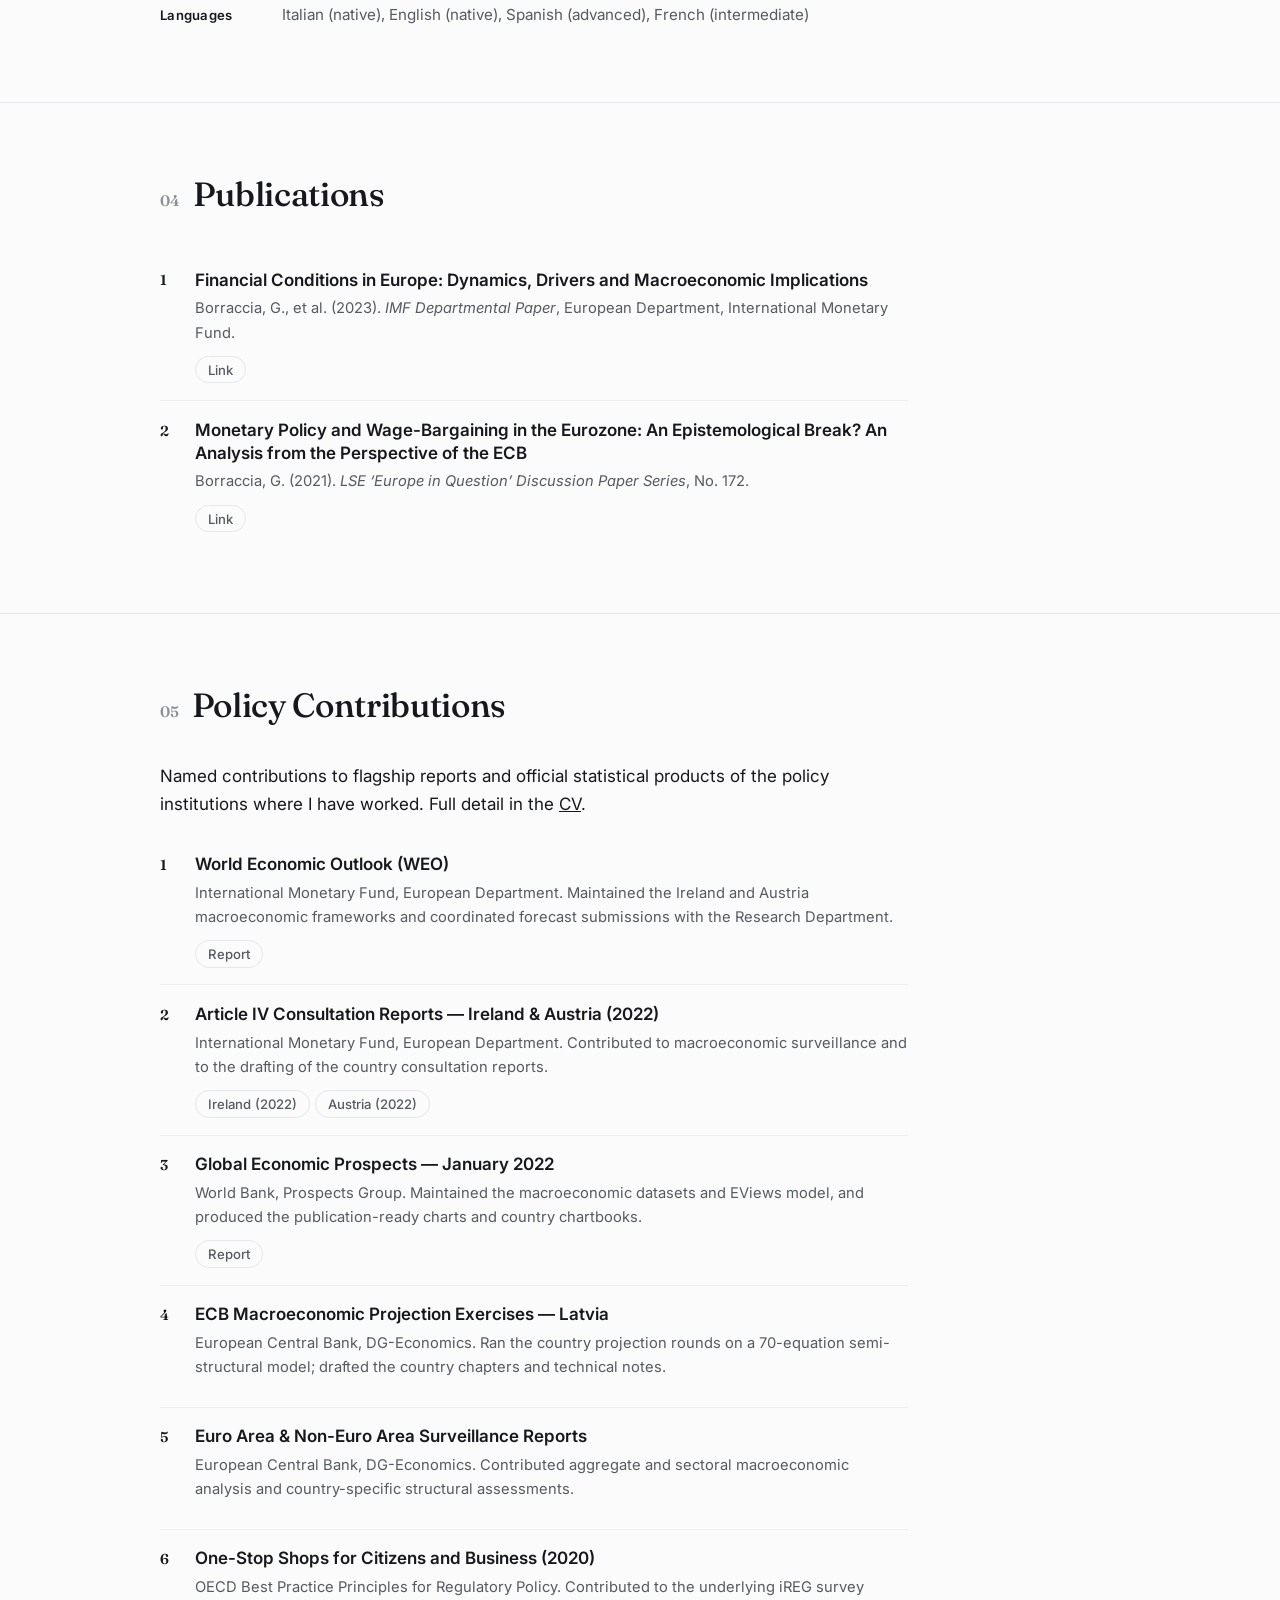
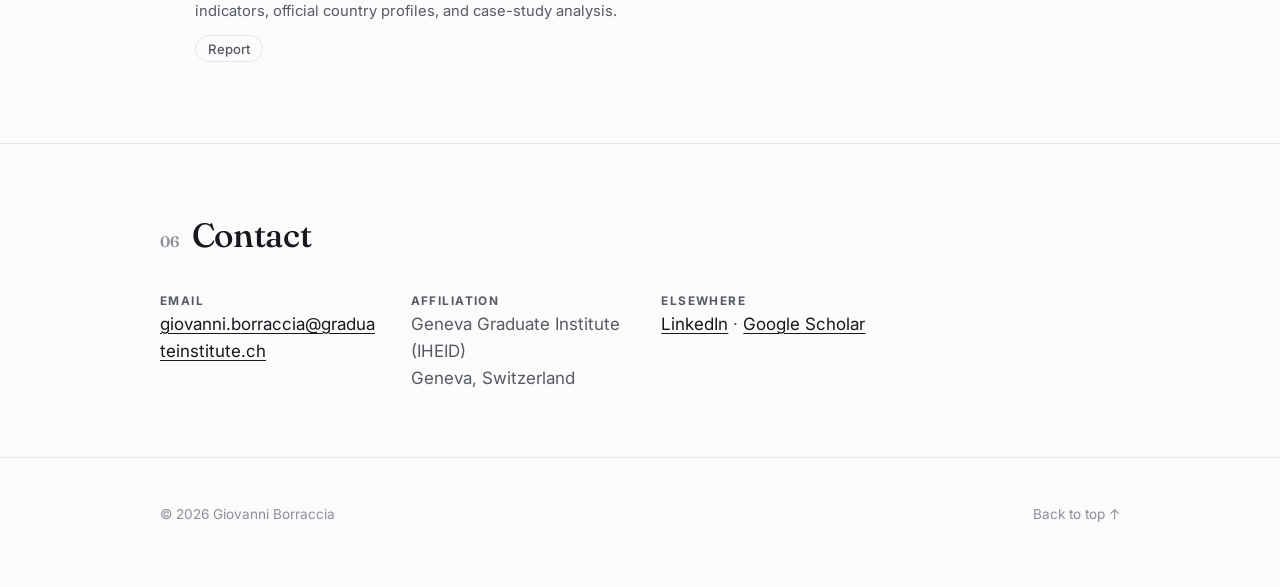
==== commit a2aee843: "Link specific editions for GEP and OECD policy contributions Replace generic landing pages with the " ====
--- a/index.html
+++ b/index.html
@@ -355,9 +355,9 @@
             <p class="pubs__links"><a class="link-pill" href="https://www.imf.org/en/Publications/CR/Issues/2022/07/07/Ireland-2022-Article-IV-Consultation-Press-Release-Staff-Report-and-Informational-Annex-520463" target="_blank" rel="noopener">Ireland (2022)</a> <a class="link-pill" href="https://www.imf.org/en/Publications/CR/Issues/2022/08/31/Austria-2022-Article-IV-Consultation-Press-Release-Staff-Report-522764" target="_blank" rel="noopener">Austria (2022)</a></p>
           </li>
           <li class="pubs__item">
-            <p class="pubs__title">Global Economic Prospects (GEP)</p>
+            <p class="pubs__title">Global Economic Prospects — January 2022</p>
             <p class="pubs__cite">World Bank, Prospects Group. Maintained the macroeconomic datasets and EViews model, and produced the publication-ready charts and country chartbooks.</p>
-            <p class="pubs__links"><a class="link-pill" href="https://www.worldbank.org/en/publication/global-economic-prospects" target="_blank" rel="noopener">Report</a></p>
+            <p class="pubs__links"><a class="link-pill" href="https://thedocs.worldbank.org/en/doc/cb15f6d7442eadedf75bb95c4fdec1b3-0350012022/global-economic-prospects-january-2022" target="_blank" rel="noopener">Report</a></p>
           </li>
           <li class="pubs__item">
             <p class="pubs__title">ECB Macroeconomic Projection Exercises — Latvia</p>
@@ -368,8 +368,9 @@
             <p class="pubs__cite">European Central Bank, DG-Economics. Contributed aggregate and sectoral macroeconomic analysis and country-specific structural assessments.</p>
           </li>
           <li class="pubs__item">
-            <p class="pubs__title">Indicators of Regulatory Policy and Governance (iREG)</p>
-            <p class="pubs__cite">OECD, Regulatory Policy Division. Updated the survey indicators and contributed to the official country profiles, the LAC iREG report, and the One-Stop-Shop Best Practice Principles.</p>
+            <p class="pubs__title">One-Stop Shops for Citizens and Business (2020)</p>
+            <p class="pubs__cite">OECD Best Practice Principles for Regulatory Policy. Contributed to the underlying iREG survey indicators, official country profiles, and case-study analysis.</p>
+            <p class="pubs__links"><a class="link-pill" href="https://www.oecd.org/en/publications/2020/05/one-stop-shops-for-citizens-and-business_1fff6e8b.html" target="_blank" rel="noopener">Report</a></p>
           </li>
         </ol>
       </div>
